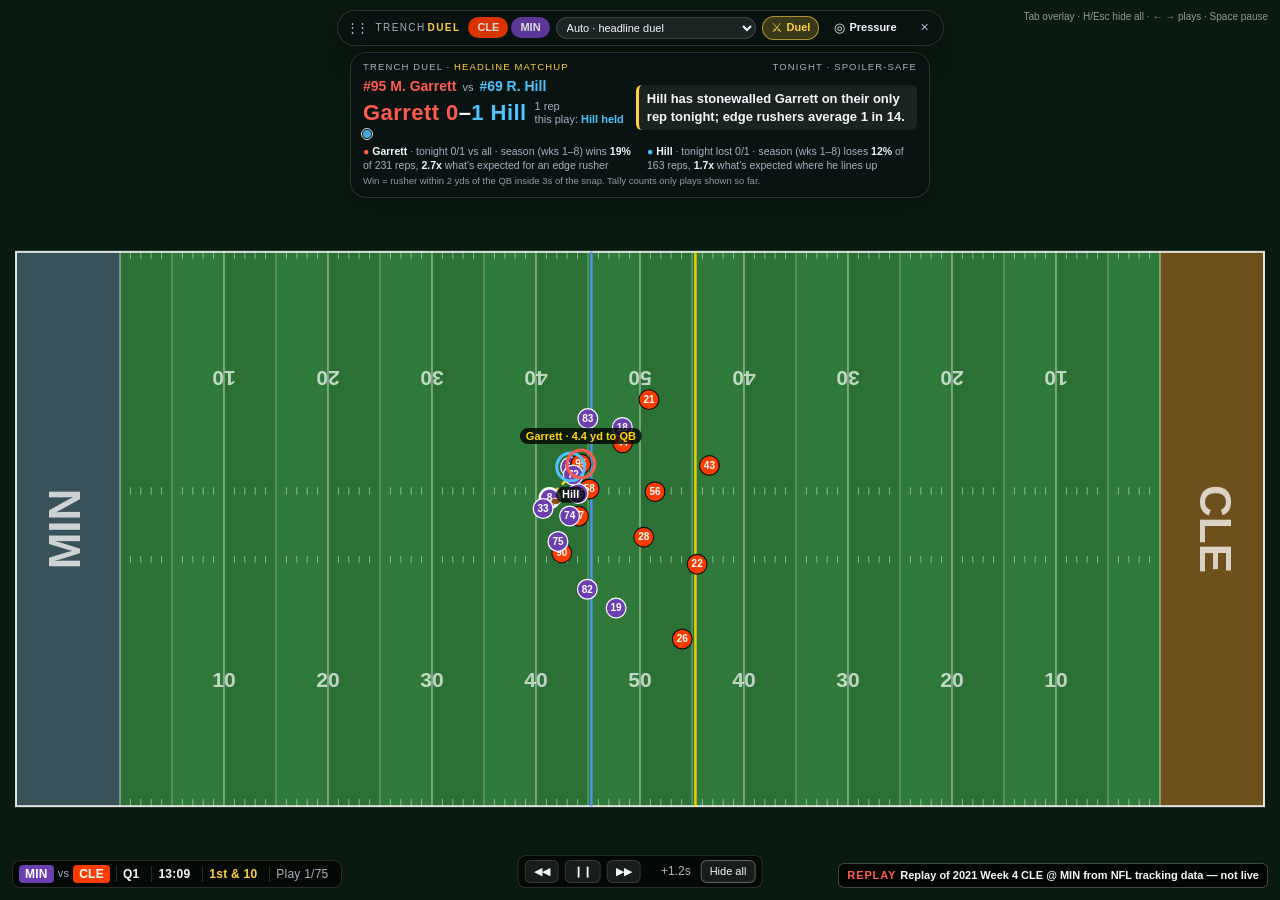
==== overlay/index.html @ 5574c214 "Co-streamer overlay: replay from tracking with a spoiler-safe Trench Duel tally, README and screensh" ====
<!doctype html>
<html lang="en">
<head>
<meta charset="utf-8">
<meta name="viewport" content="width=device-width, initial-scale=1">
<title>Trench Duel</title>
<link rel="stylesheet" href="style.css">
</head>
<body>
<canvas id="field"></canvas>

<!-- Game view chrome: part of the replay, not the overlay -->
<div id="scorebug" class="chrome">
  <span id="sbTeams" class="sb-teams"></span>
  <span id="sbQtr" class="sb-cell"></span>
  <span id="sbClock" class="sb-cell"></span>
  <span id="sbDown" class="sb-cell sb-down"></span>
  <span id="sbPlay" class="sb-cell sb-dim"></span>
</div>

<div id="controls" class="chrome">
  <button id="btnPrev" title="Previous play (←)">&#9664;&#9664;</button>
  <button id="btnPlay" title="Play / pause (Space)">&#10073;&#10073;</button>
  <button id="btnNext" title="Next play (→)">&#9654;&#9654;</button>
  <span id="tClock" class="t-clock">0.0s</span>
  <span id="playResult" class="play-result"></span>
  <button id="btnHide" class="btn-hide" title="Hide all (H / Esc)">Hide all</button>
</div>

<div id="replayLabel" class="replay-label"></div>

<!-- The product: the overlay -->
<div id="overlay">
  <div id="bar">
    <div id="handle" class="handle" title="Drag to move">&#8942;&#8942;</div>
    <div class="brand">TRENCH<b>DUEL</b></div>
    <div id="chips" class="chips"></div>
    <select id="picker" title="Pick a player"></select>
    <button class="icon-btn" data-pill="duel" title="Trench Duel">&#9876;<span>Duel</span></button>
    <button class="icon-btn" data-pill="pressure" title="Pressure">&#9678;<span>Pressure</span></button>
    <button id="barClose" class="icon-btn close" title="Hide all (H / Esc)">&#10005;</button>
  </div>
  <div id="pills">
    <section id="pill-duel" class="pill"></section>
    <section id="pill-pressure" class="pill"></section>
  </div>
</div>

<div id="hint" class="hint">Tab overlay · H/Esc hide all · ← → plays · Space pause</div>
<div id="fatal" class="fatal" hidden>Missing data: <code>overlay/data/demo_game.js</code> did not load.</div>

<script src="data/demo_game.js"></script>
<script src="app.js"></script>
</body>
</html>
---- overlay/style.css ----
:root {
  --glass: rgba(12, 14, 20, 0.58);
  --glass-strong: rgba(12, 14, 20, 0.72);
  --line: rgba(255, 255, 255, 0.14);
  --text: #f4f6fa;
  --dim: #a9b1c2;
  --accent: #ffcf3f;
  --win: #ff5a4e;
  --hold: #4fc3ff;
  --font: -apple-system, BlinkMacSystemFont, "Segoe UI", Roboto, "Helvetica Neue", Arial, sans-serif;
}
* { box-sizing: border-box; }
html, body { margin: 0; height: 100%; overflow: hidden; background: #0b1a10; color: var(--text); font: 12px/1.35 var(--font); }
canvas#field { position: fixed; inset: 0; width: 100vw; height: 100vh; display: block; }
button, select { font: inherit; color: inherit; }

/* ---------- game view chrome ---------- */
.chrome { position: fixed; display: flex; align-items: center; gap: 6px; background: rgba(0, 0, 0, 0.62); border: 1px solid var(--line); border-radius: 8px; padding: 4px 6px; user-select: none; }
#scorebug { left: 12px; bottom: 12px; font-weight: 600; letter-spacing: 0.02em; }
.sb-teams { display: flex; gap: 4px; align-items: center; }
.sb-team { padding: 1px 6px; border-radius: 4px; font-weight: 800; }
.sb-vs { color: var(--dim); font-weight: 500; font-size: 11px; }
.sb-cell { padding: 0 6px; border-left: 1px solid var(--line); }
.sb-down { color: var(--accent); }
.sb-dim { color: var(--dim); font-weight: 500; }

#controls { left: 50%; bottom: 12px; transform: translateX(-50%); }
#controls button { background: rgba(255, 255, 255, 0.08); border: 1px solid var(--line); border-radius: 6px; padding: 3px 8px; cursor: pointer; font-size: 11px; }
#controls button:hover { background: rgba(255, 255, 255, 0.18); }
.t-clock { font-variant-numeric: tabular-nums; min-width: 44px; text-align: right; color: var(--dim); }
.play-result { font-weight: 700; min-width: 0; }
.play-result:empty { display: none; }
#controls .btn-hide { margin-left: 4px; border-color: rgba(255, 255, 255, 0.3); }

.replay-label { position: fixed; right: 12px; bottom: 12px; z-index: 1000; background: rgba(0, 0, 0, 0.7); border: 1px solid rgba(255, 255, 255, 0.25); border-radius: 6px; padding: 4px 8px; font-size: 11px; font-weight: 600; pointer-events: none; max-width: min(46vw, max(280px, calc(50vw - 160px))); }
.replay-label b { color: var(--win); letter-spacing: 0.08em; margin-right: 4px; }

.hint { position: fixed; right: 12px; top: 10px; color: rgba(255, 255, 255, 0.55); font-size: 10px; pointer-events: none; }
.fatal { position: fixed; inset: 40% 20% auto; background: #3a0d0d; border: 1px solid #ff6b6b; padding: 16px; border-radius: 8px; font-size: 14px; text-align: center; }

/* ---------- overlay ---------- */
#overlay { position: fixed; top: 10px; left: 50%; z-index: 50; display: flex; flex-direction: column; align-items: center; gap: 6px; }
#overlay.hidden { display: none; }
#bar { display: flex; align-items: center; gap: 6px; background: var(--glass); backdrop-filter: blur(10px) saturate(1.2); -webkit-backdrop-filter: blur(10px) saturate(1.2); border: 1px solid var(--line); border-radius: 999px; padding: 4px 6px 4px 4px; box-shadow: 0 6px 24px rgba(0, 0, 0, 0.35); white-space: nowrap; }
.handle { cursor: grab; padding: 4px 4px; color: var(--dim); letter-spacing: -3px; font-size: 13px; user-select: none; touch-action: none; }
.handle:active, body.dragging .handle { cursor: grabbing; }
.brand { font-weight: 300; letter-spacing: 0.14em; font-size: 10px; color: var(--dim); padding-right: 2px; }
.brand b { font-weight: 800; color: var(--accent); margin-left: 2px; }
.chips { display: flex; gap: 3px; }
.chip { border: 1px solid transparent; border-radius: 999px; padding: 2px 8px; font-weight: 800; font-size: 11px; cursor: pointer; opacity: 0.85; }
.chip:hover { opacity: 1; }
.chip.active { outline: 2px solid #fff; outline-offset: 1px; opacity: 1; }
.chip.dim { opacity: 0.35; }
#picker { background: rgba(255, 255, 255, 0.08); border: 1px solid var(--line); border-radius: 999px; padding: 3px 6px; max-width: 210px; font-size: 11px; cursor: pointer; }
#picker option, #picker optgroup { background: #1a1d26; color: var(--text); }
.icon-btn { background: transparent; border: 1px solid transparent; border-radius: 999px; padding: 2px 8px; cursor: pointer; font-size: 13px; display: inline-flex; align-items: center; gap: 4px; }
.icon-btn span { font-size: 11px; font-weight: 600; }
.icon-btn:hover { background: rgba(255, 255, 255, 0.12); }
.icon-btn.on { background: rgba(255, 207, 63, 0.2); border-color: rgba(255, 207, 63, 0.6); color: var(--accent); }
.icon-btn.close { font-size: 11px; color: var(--dim); padding: 2px 7px; }

#pills { display: flex; flex-direction: row; flex-wrap: wrap; justify-content: center; gap: 6px; align-items: flex-start; max-width: calc(100vw - 16px); }
#pill-duel { width: 580px; max-width: calc(100vw - 16px); }
#pill-pressure { width: 300px; }
.duel-grid { display: grid; grid-template-columns: auto 1fr; gap: 12px; align-items: center; }
.duel-grid .dots { margin: 2px 0 0; justify-content: flex-start; max-width: 230px; }
.duel-grid .oneliner { margin: 0; }
.pill { display: none; background: var(--glass); backdrop-filter: blur(10px) saturate(1.2); -webkit-backdrop-filter: blur(10px) saturate(1.2); border: 1px solid var(--line); border-radius: 16px; padding: 8px 12px 9px; box-shadow: 0 6px 24px rgba(0, 0, 0, 0.3); }
.pill.open { display: block; animation: drop 0.14s ease-out; }
@keyframes drop { from { opacity: 0; transform: translateY(-4px); } to { opacity: 1; transform: none; } }
.pill-head { display: flex; align-items: center; justify-content: space-between; font-size: 9.5px; letter-spacing: 0.12em; text-transform: uppercase; color: var(--dim); margin-bottom: 4px; }
.pill-head .tag { color: var(--accent); }
.pill-head button { background: none; border: 0; color: var(--dim); cursor: pointer; font-size: 10px; letter-spacing: 0.06em; text-transform: uppercase; padding: 0; }
.pill-head button:hover { color: var(--text); }

.matchup { font-size: 14px; font-weight: 700; display: flex; align-items: baseline; gap: 6px; flex-wrap: wrap; }
.matchup .vs { color: var(--dim); font-weight: 400; font-size: 11px; }
.matchup .r { color: var(--win); }
.matchup .b { color: var(--hold); }
.tally { display: flex; align-items: center; gap: 8px; margin: 2px 0 2px; }
.tally .score { font-size: 22px; font-weight: 800; font-variant-numeric: tabular-nums; letter-spacing: 0.02em; }
.tally .score .r { color: var(--win); }
.tally .score .b { color: var(--hold); }
.tally .who { font-size: 11px; color: var(--dim); line-height: 1.2; }
.tally .who b { color: var(--text); }
.dots { display: flex; gap: 3px; flex-wrap: wrap; margin-left: auto; max-width: 140px; justify-content: flex-end; }
.dot { width: 8px; height: 8px; border-radius: 50%; background: var(--hold); opacity: 0.85; }
.dot.w { background: var(--win); }
.dot.now { outline: 1.5px solid #fff; outline-offset: 1px; }
.oneliner { font-size: 13px; font-weight: 600; background: rgba(255, 255, 255, 0.07); border-left: 3px solid var(--accent); border-radius: 6px; padding: 5px 8px; margin: 4px 0 6px; }
.ctx { display: grid; grid-template-columns: 1fr 1fr; gap: 3px 14px; font-size: 10.5px; color: var(--dim); margin-top: 6px; }
.ctx .full { font-size: 9.5px; opacity: 0.85; }
.ctx b { color: var(--text); font-weight: 700; }
.ctx .full { grid-column: 1 / -1; }
.muted { color: var(--dim); font-size: 11px; }

.pr-top { font-size: 13px; font-weight: 700; margin-bottom: 2px; }
.pr-top .r { color: var(--win); }
.pr-sub { font-size: 11px; color: var(--dim); margin-bottom: 6px; }
.bars { display: flex; flex-direction: column; gap: 3px; }
.barrow { display: grid; grid-template-columns: 96px 1fr 44px; gap: 6px; align-items: center; font-size: 10.5px; cursor: pointer; border-radius: 4px; }
.barrow:hover { background: rgba(255, 255, 255, 0.06); }
.barrow.sel .nm { color: var(--accent); }
.barrow .nm { overflow: hidden; text-overflow: ellipsis; white-space: nowrap; }
.track { position: relative; height: 7px; background: rgba(255, 255, 255, 0.1); border-radius: 4px; }
.track .fill { position: absolute; left: 0; top: 0; bottom: 0; border-radius: 4px; background: var(--hold); }
.track .fill.w { background: var(--win); }
.track .thr { position: absolute; top: -2px; bottom: -2px; width: 1.5px; background: var(--accent); }
.track .live { position: absolute; top: -3px; width: 2px; height: 13px; background: #fff; border-radius: 1px; }
.barrow .v { text-align: right; font-variant-numeric: tabular-nums; color: var(--dim); }
.legend { font-size: 9.5px; color: var(--dim); margin-top: 5px; }
.ctx .r { color: var(--win); }
.ctx .b { color: var(--hold); }

@media (max-width: 760px) {
  #bar { flex-wrap: wrap; justify-content: center; border-radius: 14px; max-width: calc(100vw - 16px); white-space: normal; }
  .brand, .icon-btn span, .hint { display: none; }
  .duel-grid, .ctx { grid-template-columns: 1fr; }
  .duel-grid { gap: 6px; }
  #pill-pressure { width: calc(100vw - 16px); }
  #scorebug { left: 8px; bottom: 8px; }
  #controls { left: 8px; right: auto; transform: none; bottom: 46px; }
  .replay-label { left: 8px; right: auto; bottom: 84px; max-width: calc(100vw - 16px); }
}
@media (max-width: 1200px) { .hint { display: none; } }
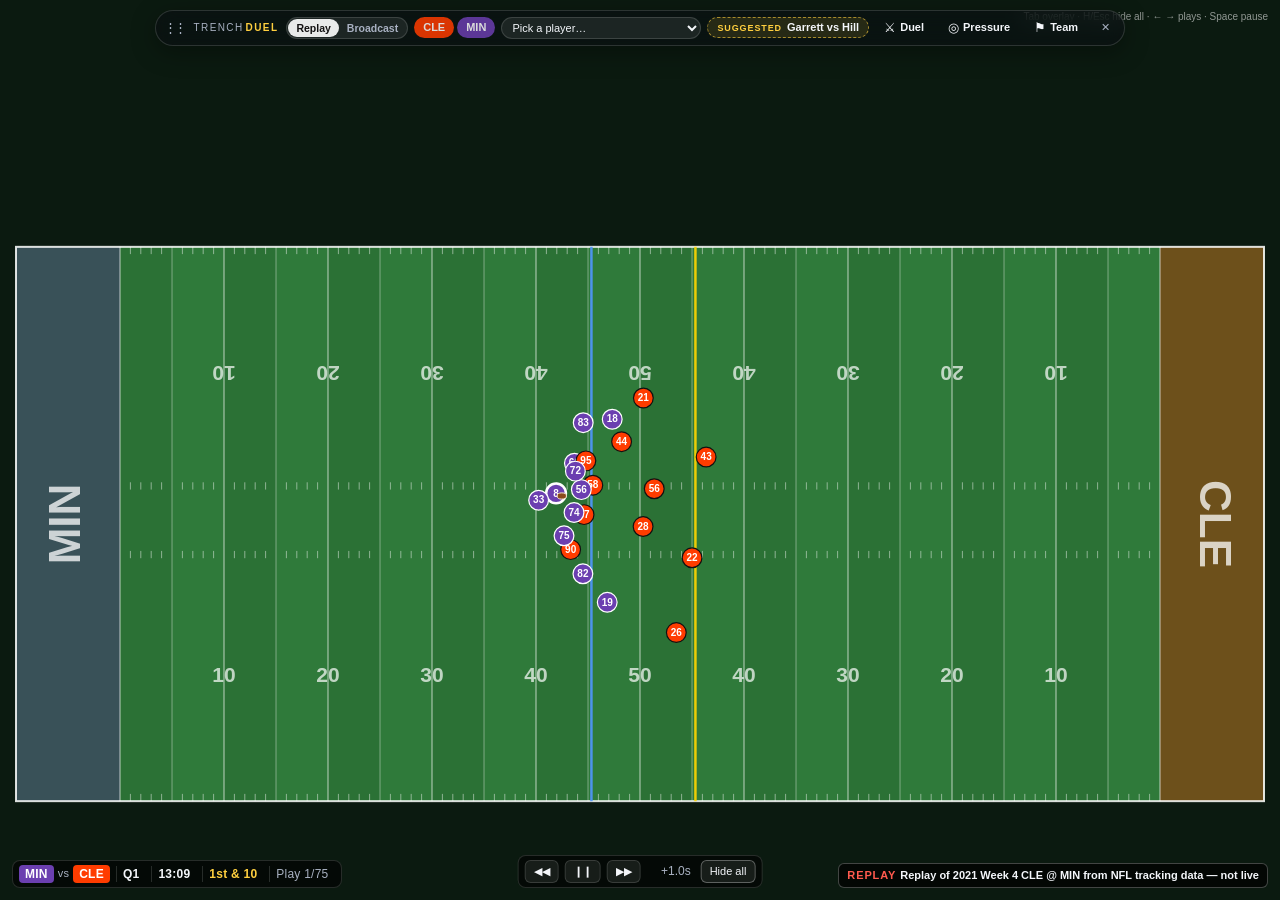
==== commit d0d2ef0a: "Apply team decisions: collapsed pills with a suggested duel, annotations only with the Duel pill, no" ====
--- a/overlay/index.html
+++ b/overlay/index.html
@@ -8,6 +8,7 @@
 </head>
 <body>
 <canvas id="field"></canvas>
+<div id="video" class="video" hidden></div>
 
 <!-- Game view chrome: part of the replay, not the overlay -->
 <div id="scorebug" class="chrome">
@@ -34,19 +35,24 @@
   <div id="bar">
     <div id="handle" class="handle" title="Drag to move">&#8942;&#8942;</div>
     <div class="brand">TRENCH<b>DUEL</b></div>
+    <div id="bgSeg" class="seg" title="Background"><button data-bg="replay">Replay</button><button data-bg="video">Broadcast</button></div>
     <div id="chips" class="chips"></div>
     <select id="picker" title="Pick a player"></select>
+    <button id="suggest" class="suggest" title="Open the most-met matchup in this game"></button>
     <button class="icon-btn" data-pill="duel" title="Trench Duel">&#9876;<span>Duel</span></button>
     <button class="icon-btn" data-pill="pressure" title="Pressure">&#9678;<span>Pressure</span></button>
+    <button class="icon-btn" data-pill="team" title="Team tendencies">&#9873;<span>Team</span></button>
     <button id="barClose" class="icon-btn close" title="Hide all (H / Esc)">&#10005;</button>
   </div>
   <div id="pills">
     <section id="pill-duel" class="pill"></section>
     <section id="pill-pressure" class="pill"></section>
+    <section id="pill-team" class="pill"></section>
   </div>
 </div>
 
 <div id="hint" class="hint">Tab overlay · H/Esc hide all · ← → plays · Space pause</div>
+<div id="notice" class="notice" hidden></div>
 <div id="fatal" class="fatal" hidden>Missing data: <code>overlay/data/demo_game.js</code> did not load.</div>
 
 <script src="data/demo_game.js"></script>
--- a/overlay/style.css
+++ b/overlay/style.css
@@ -39,7 +39,7 @@
 .fatal { position: fixed; inset: 40% 20% auto; background: #3a0d0d; border: 1px solid #ff6b6b; padding: 16px; border-radius: 8px; font-size: 14px; text-align: center; }
 
 /* ---------- overlay ---------- */
-#overlay { position: fixed; top: 10px; left: 50%; z-index: 50; display: flex; flex-direction: column; align-items: center; gap: 6px; }
+#overlay { position: fixed; top: 10px; left: 50%; z-index: 50; width: max-content; max-width: calc(100vw - 16px); display: flex; flex-direction: column; align-items: center; gap: 6px; }
 #overlay.hidden { display: none; }
 #bar { display: flex; align-items: center; gap: 6px; background: var(--glass); backdrop-filter: blur(10px) saturate(1.2); -webkit-backdrop-filter: blur(10px) saturate(1.2); border: 1px solid var(--line); border-radius: 999px; padding: 4px 6px 4px 4px; box-shadow: 0 6px 24px rgba(0, 0, 0, 0.35); white-space: nowrap; }
 .handle { cursor: grab; padding: 4px 4px; color: var(--dim); letter-spacing: -3px; font-size: 13px; user-select: none; touch-action: none; }
@@ -60,45 +60,49 @@
 .icon-btn.close { font-size: 11px; color: var(--dim); padding: 2px 7px; }
 
 #pills { display: flex; flex-direction: row; flex-wrap: wrap; justify-content: center; gap: 6px; align-items: flex-start; max-width: calc(100vw - 16px); }
-#pill-duel { width: 580px; max-width: calc(100vw - 16px); }
+#pill-duel { width: 550px; max-width: calc(100vw - 16px); }
 #pill-pressure { width: 300px; }
-.duel-grid { display: grid; grid-template-columns: auto 1fr; gap: 12px; align-items: center; }
-.duel-grid .dots { margin: 2px 0 0; justify-content: flex-start; max-width: 230px; }
+#pill-team { width: 380px; }
+.duel-grid { display: grid; grid-template-columns: 260px 1fr; gap: 10px; align-items: center; }
+.duel-grid > div:first-child { min-width: 0; overflow: hidden; }
+.duel-grid .dots { margin: 2px 0 0; justify-content: flex-start; max-width: 250px; gap: 2px; flex-wrap: nowrap; overflow: hidden; }
 .duel-grid .oneliner { margin: 0; }
-.pill { display: none; background: var(--glass); backdrop-filter: blur(10px) saturate(1.2); -webkit-backdrop-filter: blur(10px) saturate(1.2); border: 1px solid var(--line); border-radius: 16px; padding: 8px 12px 9px; box-shadow: 0 6px 24px rgba(0, 0, 0, 0.3); }
+.pill { display: none; background: var(--glass); backdrop-filter: blur(10px) saturate(1.2); -webkit-backdrop-filter: blur(10px) saturate(1.2); border: 1px solid var(--line); border-radius: 14px; padding: 6px 10px 7px; box-shadow: 0 6px 24px rgba(0, 0, 0, 0.3); max-height: var(--pill-max, 128px); overflow: hidden; }
 .pill.open { display: block; animation: drop 0.14s ease-out; }
 @keyframes drop { from { opacity: 0; transform: translateY(-4px); } to { opacity: 1; transform: none; } }
-.pill-head { display: flex; align-items: center; justify-content: space-between; font-size: 9.5px; letter-spacing: 0.12em; text-transform: uppercase; color: var(--dim); margin-bottom: 4px; }
+.pill-head { display: flex; align-items: center; justify-content: space-between; gap: 8px; font-size: 9px; letter-spacing: 0.1em; text-transform: uppercase; color: var(--dim); margin-bottom: 3px; white-space: nowrap; }
 .pill-head .tag { color: var(--accent); }
-.pill-head button { background: none; border: 0; color: var(--dim); cursor: pointer; font-size: 10px; letter-spacing: 0.06em; text-transform: uppercase; padding: 0; }
+.pill-head button { background: rgba(255, 255, 255, 0.1); border: 0; border-radius: 999px; color: var(--text); cursor: pointer; font-size: 9px; letter-spacing: 0.06em; text-transform: uppercase; padding: 1px 6px; margin-left: 4px; }
 .pill-head button:hover { color: var(--text); }
 
-.matchup { font-size: 14px; font-weight: 700; display: flex; align-items: baseline; gap: 6px; flex-wrap: wrap; }
+.matchup { font-size: 13px; font-weight: 700; display: flex; align-items: baseline; gap: 6px; white-space: nowrap; }
 .matchup .vs { color: var(--dim); font-weight: 400; font-size: 11px; }
 .matchup .r { color: var(--win); }
 .matchup .b { color: var(--hold); }
-.tally { display: flex; align-items: center; gap: 8px; margin: 2px 0 2px; }
-.tally .score { font-size: 22px; font-weight: 800; font-variant-numeric: tabular-nums; letter-spacing: 0.02em; }
+.tally { display: flex; flex-direction: column; gap: 0; margin: 1px 0 2px; line-height: 1.15; }
+.tally .score { font-size: 12px; font-weight: 700; white-space: nowrap; }
+.tally .score em { font-style: normal; font-size: 20px; font-weight: 800; font-variant-numeric: tabular-nums; margin: 0 2px; }
 .tally .score .r { color: var(--win); }
 .tally .score .b { color: var(--hold); }
-.tally .who { font-size: 11px; color: var(--dim); line-height: 1.2; }
+.tally .who { font-size: 10.5px; color: var(--dim); line-height: 1.2; white-space: nowrap; }
 .tally .who b { color: var(--text); }
 .dots { display: flex; gap: 3px; flex-wrap: wrap; margin-left: auto; max-width: 140px; justify-content: flex-end; }
-.dot { width: 8px; height: 8px; border-radius: 50%; background: var(--hold); opacity: 0.85; }
+.dot { width: 6px; height: 6px; border-radius: 50%; background: var(--hold); opacity: 0.85; }
 .dot.w { background: var(--win); }
 .dot.now { outline: 1.5px solid #fff; outline-offset: 1px; }
-.oneliner { font-size: 13px; font-weight: 600; background: rgba(255, 255, 255, 0.07); border-left: 3px solid var(--accent); border-radius: 6px; padding: 5px 8px; margin: 4px 0 6px; }
-.ctx { display: grid; grid-template-columns: 1fr 1fr; gap: 3px 14px; font-size: 10.5px; color: var(--dim); margin-top: 6px; }
-.ctx .full { font-size: 9.5px; opacity: 0.85; }
+.oneliner { font-size: 12.5px; font-weight: 600; line-height: 1.3; background: rgba(255, 255, 255, 0.07); border-left: 3px solid var(--accent); border-radius: 6px; padding: 4px 8px; margin: 2px 0 4px; }
+.ctx { font-size: 10.5px; color: var(--dim); margin-top: 4px; line-height: 1.4; }
+.ctx > div { white-space: nowrap; overflow: hidden; text-overflow: ellipsis; }
+.ctx .ctx-k { font-size: 8.5px; letter-spacing: 0.08em; text-transform: uppercase; margin: 0 2px; }
 .ctx b { color: var(--text); font-weight: 700; }
-.ctx .full { grid-column: 1 / -1; }
 .muted { color: var(--dim); font-size: 11px; }
 
-.pr-top { font-size: 13px; font-weight: 700; margin-bottom: 2px; }
+.pr-top { font-size: 12px; font-weight: 700; margin-bottom: 0; white-space: nowrap; overflow: hidden; text-overflow: ellipsis; }
 .pr-top .r { color: var(--win); }
-.pr-sub { font-size: 11px; color: var(--dim); margin-bottom: 6px; }
-.bars { display: flex; flex-direction: column; gap: 3px; }
-.barrow { display: grid; grid-template-columns: 96px 1fr 44px; gap: 6px; align-items: center; font-size: 10.5px; cursor: pointer; border-radius: 4px; }
+.pr-sub { font-size: 10.5px; color: var(--dim); margin-bottom: 5px; }
+.pr-sub b { color: var(--text); }
+.bars { display: grid; grid-template-columns: 1fr 1fr; gap: 4px 12px; }
+.barrow { display: grid; grid-template-columns: 62px 1fr 22px; gap: 5px; align-items: center; font-size: 10.5px; cursor: pointer; border-radius: 4px; }
 .barrow:hover { background: rgba(255, 255, 255, 0.06); }
 .barrow.sel .nm { color: var(--accent); }
 .barrow .nm { overflow: hidden; text-overflow: ellipsis; white-space: nowrap; }
@@ -108,7 +112,23 @@
 .track .thr { position: absolute; top: -2px; bottom: -2px; width: 1.5px; background: var(--accent); }
 .track .live { position: absolute; top: -3px; width: 2px; height: 13px; background: #fff; border-radius: 1px; }
 .barrow .v { text-align: right; font-variant-numeric: tabular-nums; color: var(--dim); }
-.legend { font-size: 9.5px; color: var(--dim); margin-top: 5px; }
+.key-thr, .key-now { display: inline-block; width: 2px; height: 9px; vertical-align: -1px; margin: 0 3px 0 6px; background: var(--accent); }
+.key-now { background: #fff; }
+.suggest { background: rgba(255, 207, 63, 0.12); border: 1px dashed rgba(255, 207, 63, 0.6); border-radius: 999px; color: var(--text); font-size: 11px; font-weight: 600; padding: 2px 9px; cursor: pointer; }
+.suggest span { color: var(--accent); font-size: 9px; letter-spacing: 0.1em; text-transform: uppercase; margin-right: 2px; }
+.suggest:hover { background: rgba(255, 207, 63, 0.25); }
+.suggest.on { border-style: solid; background: rgba(255, 207, 63, 0.25); }
+.team-dot { display: inline-block; width: 8px; height: 8px; border-radius: 50%; margin-right: 5px; vertical-align: -0.5px; }
+.stats { display: grid; grid-template-columns: 1fr 1fr; gap: 2px 14px; }
+.st { display: flex; align-items: baseline; gap: 5px; line-height: 1.25; min-width: 0; white-space: nowrap; }
+.st .sl { font-size: 10px; color: var(--dim); overflow: hidden; text-overflow: ellipsis; }
+.st .sv { font-size: 12px; font-weight: 800; font-variant-numeric: tabular-nums; margin-left: auto; }
+.st .sv.hi { color: var(--win); }
+.st .sv.lo { color: var(--hold); }
+.st .lg { font-size: 9px; color: var(--dim); min-width: 38px; }
+.cov { font-size: 10px; color: var(--dim); margin-top: 3px; white-space: nowrap; overflow: hidden; text-overflow: ellipsis; }
+.cov b { color: var(--text); }
+.cov .sl { font-size: 8.5px; letter-spacing: 0.1em; text-transform: uppercase; margin-right: 3px; }
 .ctx .r { color: var(--win); }
 .ctx .b { color: var(--hold); }
 
@@ -116,6 +136,7 @@
   #bar { flex-wrap: wrap; justify-content: center; border-radius: 14px; max-width: calc(100vw - 16px); white-space: normal; }
   .brand, .icon-btn span, .hint { display: none; }
   .duel-grid, .ctx { grid-template-columns: 1fr; }
+  .pill-head { flex-wrap: wrap; white-space: normal; }
   .duel-grid { gap: 6px; }
   #pill-pressure { width: calc(100vw - 16px); }
   #scorebug { left: 8px; bottom: 8px; }
@@ -123,3 +144,16 @@
   .replay-label { left: 8px; right: auto; bottom: 84px; max-width: calc(100vw - 16px); }
 }
 @media (max-width: 1200px) { .hint { display: none; } }
+.duel-grid .oneliner { font-size: 12px; line-height: 1.28; }
+
+/* ---------- broadcast background ---------- */
+.video { position: fixed; inset: 0; z-index: 1; background: #000; }
+.video iframe { width: 100%; height: 100%; border: 0; display: block; pointer-events: none; }
+body.broadcast canvas#field { visibility: hidden; }
+body.broadcast #btnPrev, body.broadcast #btnPlay, body.broadcast #btnNext, body.broadcast #tClock, body.broadcast .hint { display: none; }
+#scorebug, #controls { z-index: 20; }
+.seg { display: inline-flex; background: rgba(255, 255, 255, 0.08); border: 1px solid var(--line); border-radius: 999px; padding: 1px; }
+.seg button { background: none; border: 0; border-radius: 999px; padding: 2px 8px; font-size: 10.5px; font-weight: 600; color: var(--dim); cursor: pointer; }
+.seg button.on { background: rgba(255, 255, 255, 0.9); color: #111; }
+.notice { position: fixed; left: 50%; bottom: 56px; transform: translateX(-50%); z-index: 900; max-width: min(560px, calc(100vw - 24px)); background: rgba(20, 22, 30, 0.92); border: 1px solid rgba(255, 207, 63, 0.6); border-radius: 10px; padding: 8px 12px; font-size: 12px; cursor: pointer; }
+.notice code { background: rgba(255, 255, 255, 0.1); border-radius: 4px; padding: 0 4px; font-size: 11px; }
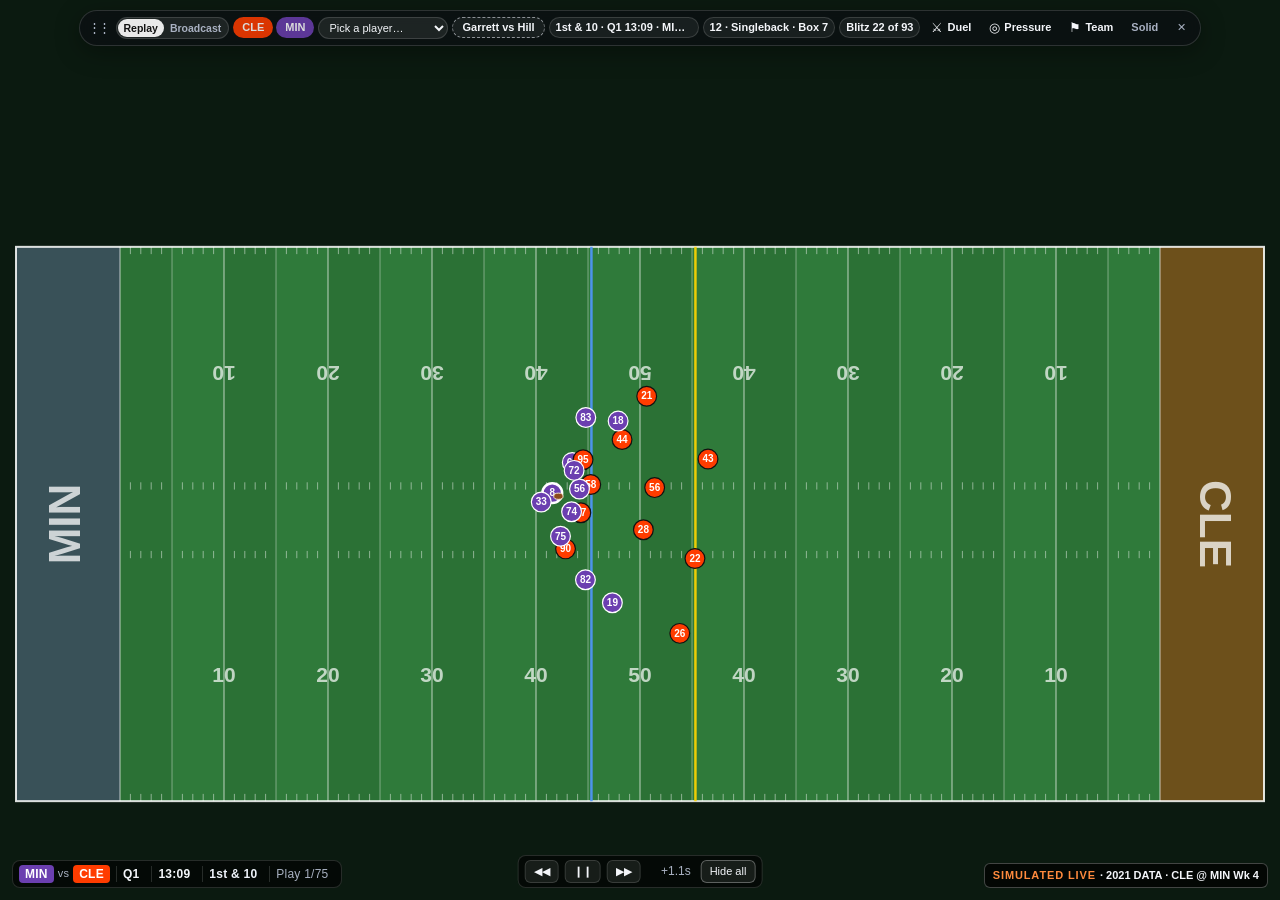
==== commit e2d52036: "Overlay stats spec: simulated-live phases, situation/offense/defense slots, PFF pressure stories, we" ====
--- a/overlay/index.html
+++ b/overlay/index.html
@@ -42,6 +42,7 @@
     <button class="icon-btn" data-pill="duel" title="Trench Duel">&#9876;<span>Duel</span></button>
     <button class="icon-btn" data-pill="pressure" title="Pressure">&#9678;<span>Pressure</span></button>
     <button class="icon-btn" data-pill="team" title="Team tendencies">&#9873;<span>Team</span></button>
+    <button id="solidBtn" class="icon-btn" title="Solid background: opaque bar and pills" aria-pressed="false">Solid</button>
     <button id="barClose" class="icon-btn close" title="Hide all (H / Esc)">&#10005;</button>
   </div>
   <div id="pills">
@@ -57,5 +58,6 @@
 
 <script src="data/demo_game.js"></script>
 <script src="app.js"></script>
+<script src="chrome.js"></script>
 </body>
 </html>
--- a/overlay/style.css
+++ b/overlay/style.css
@@ -1,16 +1,20 @@
 :root {
-  --glass: rgba(12, 14, 20, 0.58);
-  --glass-strong: rgba(12, 14, 20, 0.72);
+  --glass: rgba(12, 14, 20, 0.68);
+  --solid: rgb(16, 18, 25);
+  --blur: blur(12px) saturate(1.2);
   --line: rgba(255, 255, 255, 0.14);
   --text: #f4f6fa;
   --dim: #a9b1c2;
-  --accent: #ffcf3f;
-  --win: #ff5a4e;
+  --accent: #eef2fa;
+  --accent-soft: rgba(238, 242, 250, 0.16);
+  --accent-line: rgba(238, 242, 250, 0.55);
+  --win: #ff8a3d;
   --hold: #4fc3ff;
+  --fade: 200ms;
   --font: -apple-system, BlinkMacSystemFont, "Segoe UI", Roboto, "Helvetica Neue", Arial, sans-serif;
 }
-* { box-sizing: border-box; }
-html, body { margin: 0; height: 100%; overflow: hidden; background: #0b1a10; color: var(--text); font: 12px/1.35 var(--font); }
+* { box-sizing: border-box; font-variant-numeric: tabular-nums; }
+html, body { margin: 0; height: 100%; overflow: hidden; background: #0b1a10; color: var(--text); font: 12px/1.35 var(--font); font-variant-numeric: tabular-nums; }
 canvas#field { position: fixed; inset: 0; width: 100vw; height: 100vh; display: block; }
 button, select { font: inherit; color: inherit; }
 
@@ -21,7 +25,7 @@
 .sb-team { padding: 1px 6px; border-radius: 4px; font-weight: 800; }
 .sb-vs { color: var(--dim); font-weight: 500; font-size: 11px; }
 .sb-cell { padding: 0 6px; border-left: 1px solid var(--line); }
-.sb-down { color: var(--accent); }
+.sb-down { color: var(--accent); font-weight: 800; }
 .sb-dim { color: var(--dim); font-weight: 500; }
 
 #controls { left: 50%; bottom: 12px; transform: translateX(-50%); }
@@ -36,12 +40,12 @@
 .replay-label b { color: var(--win); letter-spacing: 0.08em; margin-right: 4px; }
 
 .hint { position: fixed; right: 12px; top: 10px; color: rgba(255, 255, 255, 0.55); font-size: 10px; pointer-events: none; }
-.fatal { position: fixed; inset: 40% 20% auto; background: #3a0d0d; border: 1px solid #ff6b6b; padding: 16px; border-radius: 8px; font-size: 14px; text-align: center; }
+.fatal { position: fixed; inset: 40% 20% auto; background: var(--solid); border: 1px solid var(--win); padding: 16px; border-radius: 8px; font-size: 14px; text-align: center; }
 
 /* ---------- overlay ---------- */
 #overlay { position: fixed; top: 10px; left: 50%; z-index: 50; width: max-content; max-width: calc(100vw - 16px); display: flex; flex-direction: column; align-items: center; gap: 6px; }
 #overlay.hidden { display: none; }
-#bar { display: flex; align-items: center; gap: 6px; background: var(--glass); backdrop-filter: blur(10px) saturate(1.2); -webkit-backdrop-filter: blur(10px) saturate(1.2); border: 1px solid var(--line); border-radius: 999px; padding: 4px 6px 4px 4px; box-shadow: 0 6px 24px rgba(0, 0, 0, 0.35); white-space: nowrap; }
+#bar { display: flex; align-items: center; gap: 6px; background: var(--glass); -webkit-backdrop-filter: var(--blur); backdrop-filter: var(--blur); border: 1px solid var(--line); border-radius: 999px; padding: 4px 6px 4px 4px; box-shadow: 0 6px 24px rgba(0, 0, 0, 0.35); white-space: nowrap; }
 .handle { cursor: grab; padding: 4px 4px; color: var(--dim); letter-spacing: -3px; font-size: 13px; user-select: none; touch-action: none; }
 .handle:active, body.dragging .handle { cursor: grabbing; }
 .brand { font-weight: 300; letter-spacing: 0.14em; font-size: 10px; color: var(--dim); padding-right: 2px; }
@@ -56,7 +60,7 @@
 .icon-btn { background: transparent; border: 1px solid transparent; border-radius: 999px; padding: 2px 8px; cursor: pointer; font-size: 13px; display: inline-flex; align-items: center; gap: 4px; }
 .icon-btn span { font-size: 11px; font-weight: 600; }
 .icon-btn:hover { background: rgba(255, 255, 255, 0.12); }
-.icon-btn.on { background: rgba(255, 207, 63, 0.2); border-color: rgba(255, 207, 63, 0.6); color: var(--accent); }
+.icon-btn.on { background: var(--accent-soft); border-color: var(--accent-line); color: var(--accent); }
 .icon-btn.close { font-size: 11px; color: var(--dim); padding: 2px 7px; }
 
 #pills { display: flex; flex-direction: row; flex-wrap: wrap; justify-content: center; gap: 6px; align-items: flex-start; max-width: calc(100vw - 16px); }
@@ -67,15 +71,18 @@
 .duel-grid > div:first-child { min-width: 0; overflow: hidden; }
 .duel-grid .dots { margin: 2px 0 0; justify-content: flex-start; max-width: 250px; gap: 2px; flex-wrap: nowrap; overflow: hidden; }
 .duel-grid .oneliner { margin: 0; }
-.pill { display: none; background: var(--glass); backdrop-filter: blur(10px) saturate(1.2); -webkit-backdrop-filter: blur(10px) saturate(1.2); border: 1px solid var(--line); border-radius: 14px; padding: 6px 10px 7px; box-shadow: 0 6px 24px rgba(0, 0, 0, 0.3); max-height: var(--pill-max, 128px); overflow: hidden; }
-.pill.open { display: block; animation: drop 0.14s ease-out; }
-@keyframes drop { from { opacity: 0; transform: translateY(-4px); } to { opacity: 1; transform: none; } }
+.pill { display: none; opacity: 0; transition: opacity var(--fade) ease, display var(--fade) allow-discrete; background: var(--glass); -webkit-backdrop-filter: var(--blur); backdrop-filter: var(--blur); border: 1px solid var(--line); border-radius: 14px; padding: 6px 10px 7px; box-shadow: 0 6px 24px rgba(0, 0, 0, 0.3); max-height: var(--pill-max, 128px); overflow: hidden; }
+.pill.open { display: block; opacity: 1; }
+@starting-style { .pill.open { opacity: 0; } }
+/* hide all is instant: nothing inside a hidden overlay transitions */
+#overlay.hidden, #overlay.hidden * { transition: none !important; animation: none !important; }
 .pill-head { display: flex; align-items: center; justify-content: space-between; gap: 8px; font-size: 9px; letter-spacing: 0.1em; text-transform: uppercase; color: var(--dim); margin-bottom: 3px; white-space: nowrap; }
 .pill-head .tag { color: var(--accent); }
 .pill-head button { background: rgba(255, 255, 255, 0.1); border: 0; border-radius: 999px; color: var(--text); cursor: pointer; font-size: 9px; letter-spacing: 0.06em; text-transform: uppercase; padding: 1px 6px; margin-left: 4px; }
 .pill-head button:hover { color: var(--text); }
 
-.matchup { font-size: 13px; font-weight: 700; display: flex; align-items: baseline; gap: 6px; white-space: nowrap; }
+.matchup { font-size: 13px; font-weight: 700; display: flex; align-items: baseline; gap: 6px; white-space: nowrap; overflow: hidden; }
+.matchup .r, .matchup .b { min-width: 0; overflow: hidden; text-overflow: ellipsis; }
 .matchup .vs { color: var(--dim); font-weight: 400; font-size: 11px; }
 .matchup .r { color: var(--win); }
 .matchup .b { color: var(--hold); }
@@ -90,7 +97,7 @@
 .dot { width: 6px; height: 6px; border-radius: 50%; background: var(--hold); opacity: 0.85; }
 .dot.w { background: var(--win); }
 .dot.now { outline: 1.5px solid #fff; outline-offset: 1px; }
-.oneliner { font-size: 12.5px; font-weight: 600; line-height: 1.3; background: rgba(255, 255, 255, 0.07); border-left: 3px solid var(--accent); border-radius: 6px; padding: 4px 8px; margin: 2px 0 4px; }
+.oneliner { font-size: 12.5px; font-weight: 600; line-height: 1.3; background: rgba(255, 255, 255, 0.07); border-left: 3px solid rgba(255, 255, 255, 0.6); border-radius: 6px; padding: 4px 8px; margin: 2px 0 4px; }
 .ctx { font-size: 10.5px; color: var(--dim); margin-top: 4px; line-height: 1.4; }
 .ctx > div { white-space: nowrap; overflow: hidden; text-overflow: ellipsis; }
 .ctx .ctx-k { font-size: 8.5px; letter-spacing: 0.08em; text-transform: uppercase; margin: 0 2px; }
@@ -104,28 +111,30 @@
 .bars { display: grid; grid-template-columns: 1fr 1fr; gap: 4px 12px; }
 .barrow { display: grid; grid-template-columns: 62px 1fr 22px; gap: 5px; align-items: center; font-size: 10.5px; cursor: pointer; border-radius: 4px; }
 .barrow:hover { background: rgba(255, 255, 255, 0.06); }
-.barrow.sel .nm { color: var(--accent); }
+.barrow.sel .nm { color: var(--accent); font-weight: 800; }
 .barrow .nm { overflow: hidden; text-overflow: ellipsis; white-space: nowrap; }
 .track { position: relative; height: 7px; background: rgba(255, 255, 255, 0.1); border-radius: 4px; }
 .track .fill { position: absolute; left: 0; top: 0; bottom: 0; border-radius: 4px; background: var(--hold); }
 .track .fill.w { background: var(--win); }
-.track .thr { position: absolute; top: -2px; bottom: -2px; width: 1.5px; background: var(--accent); }
+.track .fill.now { background: rgba(255, 255, 255, 0.55); }
+/* the win line is dotted white, the live tick solid white: told apart by pattern, not hue */
+.track .thr { position: absolute; top: -2px; bottom: -2px; width: 2px; background: repeating-linear-gradient(to bottom, #fff 0 2px, transparent 2px 4px); }
 .track .live { position: absolute; top: -3px; width: 2px; height: 13px; background: #fff; border-radius: 1px; }
 .barrow .v { text-align: right; font-variant-numeric: tabular-nums; color: var(--dim); }
-.key-thr, .key-now { display: inline-block; width: 2px; height: 9px; vertical-align: -1px; margin: 0 3px 0 6px; background: var(--accent); }
+.key-thr, .key-now { display: inline-block; width: 2px; height: 9px; vertical-align: -1px; margin: 0 3px 0 6px; background: repeating-linear-gradient(to bottom, #fff 0 2px, transparent 2px 4px); }
 .key-now { background: #fff; }
-.suggest { background: rgba(255, 207, 63, 0.12); border: 1px dashed rgba(255, 207, 63, 0.6); border-radius: 999px; color: var(--text); font-size: 11px; font-weight: 600; padding: 2px 9px; cursor: pointer; }
-.suggest span { color: var(--accent); font-size: 9px; letter-spacing: 0.1em; text-transform: uppercase; margin-right: 2px; }
-.suggest:hover { background: rgba(255, 207, 63, 0.25); }
-.suggest.on { border-style: solid; background: rgba(255, 207, 63, 0.25); }
+.suggest { background: rgba(255, 255, 255, 0.06); border: 1px dashed var(--accent-line); border-radius: 999px; color: var(--text); font-size: 11px; font-weight: 600; padding: 2px 9px; cursor: pointer; }
+.suggest span { color: var(--dim); font-size: 9px; letter-spacing: 0.1em; text-transform: uppercase; margin-right: 2px; }
+.suggest:hover { background: var(--accent-soft); }
+.suggest.on { border-style: solid; background: var(--accent-soft); }
 .team-dot { display: inline-block; width: 8px; height: 8px; border-radius: 50%; margin-right: 5px; vertical-align: -0.5px; }
 .stats { display: grid; grid-template-columns: 1fr 1fr; gap: 2px 14px; }
-.st { display: flex; align-items: baseline; gap: 5px; line-height: 1.25; min-width: 0; white-space: nowrap; }
+.st { display: flex; align-items: baseline; gap: 4px; line-height: 1.25; min-width: 0; white-space: nowrap; }
 .st .sl { font-size: 10px; color: var(--dim); overflow: hidden; text-overflow: ellipsis; }
 .st .sv { font-size: 12px; font-weight: 800; font-variant-numeric: tabular-nums; margin-left: auto; }
 .st .sv.hi { color: var(--win); }
 .st .sv.lo { color: var(--hold); }
-.st .lg { font-size: 9px; color: var(--dim); min-width: 38px; }
+.st .lg { font-size: 9px; color: var(--dim); white-space: nowrap; }
 .cov { font-size: 10px; color: var(--dim); margin-top: 3px; white-space: nowrap; overflow: hidden; text-overflow: ellipsis; }
 .cov b { color: var(--text); }
 .cov .sl { font-size: 8.5px; letter-spacing: 0.1em; text-transform: uppercase; margin-right: 3px; }
@@ -143,17 +152,60 @@
   #controls { left: 8px; right: auto; transform: none; bottom: 46px; }
   .replay-label { left: 8px; right: auto; bottom: 84px; max-width: calc(100vw - 16px); }
 }
-@media (max-width: 1200px) { .hint { display: none; } }
+@media (max-width: 1400px) { .hint { display: none; } }
 .duel-grid .oneliner { font-size: 12px; line-height: 1.28; }
 
 /* ---------- broadcast background ---------- */
-.video { position: fixed; inset: 0; z-index: 1; background: #000; }
-.video iframe { width: 100%; height: 100%; border: 0; display: block; pointer-events: none; }
+.video { position: fixed; left: 0; right: 0; bottom: 0; top: 0; z-index: 1; background: #000; overflow: hidden; }
+.video iframe { position: absolute; border: 0; display: block; pointer-events: none; }
 body.broadcast canvas#field { visibility: hidden; }
 body.broadcast #btnPrev, body.broadcast #btnPlay, body.broadcast #btnNext, body.broadcast #tClock, body.broadcast .hint { display: none; }
 #scorebug, #controls { z-index: 20; }
 .seg { display: inline-flex; background: rgba(255, 255, 255, 0.08); border: 1px solid var(--line); border-radius: 999px; padding: 1px; }
 .seg button { background: none; border: 0; border-radius: 999px; padding: 2px 8px; font-size: 10.5px; font-weight: 600; color: var(--dim); cursor: pointer; }
 .seg button.on { background: rgba(255, 255, 255, 0.9); color: #111; }
-.notice { position: fixed; left: 50%; bottom: 56px; transform: translateX(-50%); z-index: 900; max-width: min(560px, calc(100vw - 24px)); background: rgba(20, 22, 30, 0.92); border: 1px solid rgba(255, 207, 63, 0.6); border-radius: 10px; padding: 8px 12px; font-size: 12px; cursor: pointer; }
+.notice { position: fixed; left: 50%; bottom: 56px; transform: translateX(-50%); z-index: 900; max-width: min(560px, calc(100vw - 24px)); background: rgba(20, 22, 30, 0.92); border: 1px solid rgba(255, 255, 255, 0.35); border-radius: 10px; padding: 8px 12px; font-size: 12px; cursor: pointer; }
 .notice code { background: rgba(255, 255, 255, 0.1); border-radius: 4px; padding: 0 4px; font-size: 11px; }
+
+/* ---------- ▲/▼ markers: orange up, blue down ---------- */
+.up { color: var(--win); }
+.down { color: var(--hold); }
+
+/* ---------- snap points (chrome.js): pills follow the bar's edge ---------- */
+#overlay.snap-left { align-items: flex-start; }
+#overlay.snap-left #pills { justify-content: flex-start; }
+#overlay.snap-right { align-items: flex-end; }
+#overlay.snap-right #pills { justify-content: flex-end; }
+
+/* ---------- solid background fallback (chrome.js) ---------- */
+#solidBtn { font-size: 11px; font-weight: 600; color: var(--dim); }
+#solidBtn.on { color: var(--accent); }
+body.solid #bar, body.solid .pill, body.solid .chrome, body.solid .replay-label, body.solid .notice { background: var(--solid); -webkit-backdrop-filter: none; backdrop-filter: none; }
+
+/* ---------- team colours as small chips: app.js sets --team / --team-ink inline ---------- */
+.chip, .sb-team { background: var(--team, #888); color: var(--team-ink, #fff); }
+.team-dot { background: var(--team, #888); }
+
+/* ---------- bar slots: situation, offense look, defense ---------- */
+.slots { display: flex; gap: 4px; min-width: 0; }
+.slot { display: inline-flex; align-items: baseline; gap: 4px; min-width: 0; max-width: 200px; background: rgba(255, 255, 255, 0.06); border: 1px solid var(--line); border-radius: 999px; padding: 2px 8px; font-size: 11px; font-weight: 600; white-space: nowrap; overflow: hidden; }
+.slot-v { min-width: 0; overflow: hidden; text-overflow: ellipsis; }
+.mk { font-style: normal; font-size: 8px; margin: 0 2px 0 3px; }
+.tally .who .r { color: var(--win); }
+.tally .who .b { color: var(--hold); }
+.tally .who .pending { color: var(--dim); }
+#playResult.bad { color: var(--win); }
+/* chrome.js hides the keyboard hint while the bar would cover it */
+body.hint-off .hint { visibility: hidden; }
+.st .ct { font-size: 9.5px; color: var(--dim); }
+/* a subtle, static suggestion: no pulse */
+.icon-btn.suggested { border: 1px dashed var(--accent-line); }
+/* the bar keeps a 5% safe margin each side: it tightens below 1700px and drops the brand and the "Suggested" label below 1500px */
+@media (max-width: 1700px) {
+  #bar { gap: 4px; }
+  #picker { max-width: 130px; }
+  .slot { max-width: 150px; padding: 2px 6px; }
+  .icon-btn { padding: 2px 6px; }
+  .seg button { padding: 2px 6px; }
+}
+@media (max-width: 1500px) { .brand, .suggest span { display: none; } }
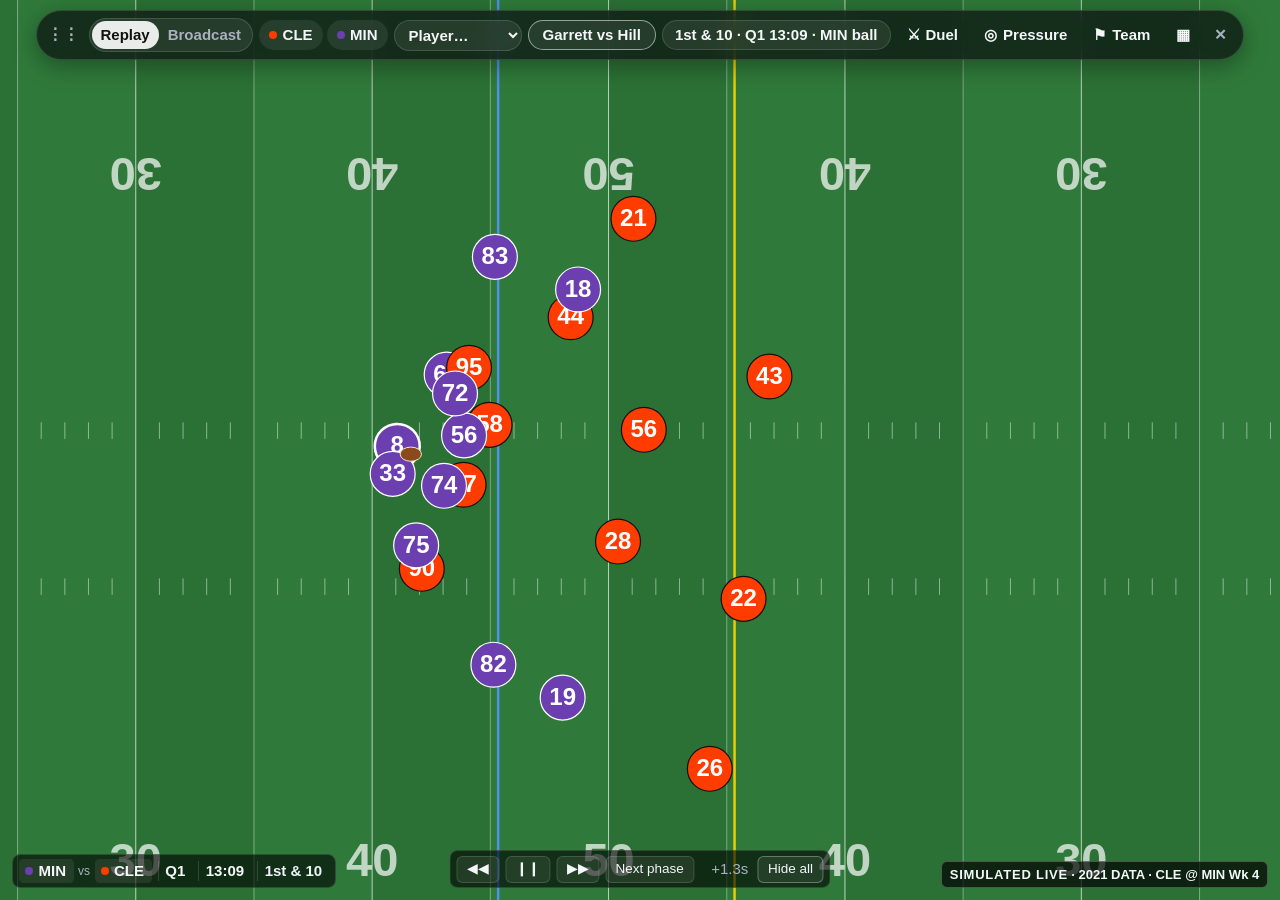
==== commit c085afa6: "Heat map panel: a player's position map tonight so far vs before tonight, opened from the bar on the" ====
--- a/overlay/index.html
+++ b/overlay/index.html
@@ -5,6 +5,7 @@
 <meta name="viewport" content="width=device-width, initial-scale=1">
 <title>Trench Duel</title>
 <link rel="stylesheet" href="style.css">
+<link rel="stylesheet" href="heat.css">
 </head>
 <body>
 <canvas id="field"></canvas>
@@ -42,6 +43,7 @@
     <button class="icon-btn" data-pill="duel" title="Trench Duel">&#9876;<span>Duel</span></button>
     <button class="icon-btn" data-pill="pressure" title="Pressure">&#9678;<span>Pressure</span></button>
     <button class="icon-btn" data-pill="team" title="Team tendencies">&#9873;<span>Team</span></button>
+    <button class="icon-btn" data-pill="heat" title="Heat map: where a player stood, tonight vs before">&#9638;<span>Heat map</span></button>
     <button id="solidBtn" class="icon-btn" title="Solid background: opaque bar and pills" aria-pressed="false">Solid</button>
     <button id="barClose" class="icon-btn close" title="Hide all (H / Esc)">&#10005;</button>
   </div>
@@ -50,6 +52,7 @@
     <section id="pill-pressure" class="pill"></section>
     <section id="pill-team" class="pill"></section>
   </div>
+  <section id="heatPanel" class="heat-panel" aria-label="Heat map"></section>
 </div>
 
 <div id="hint" class="hint">Tab overlay · H/Esc hide all · ← → plays · Space pause</div>
@@ -57,7 +60,9 @@
 <div id="fatal" class="fatal" hidden>Missing data: <code>overlay/data/demo_game.js</code> did not load.</div>
 
 <script src="data/demo_game.js"></script>
+<script src="data/heat.js"></script>
 <script src="app.js"></script>
 <script src="chrome.js"></script>
+<script src="heat.js"></script>
 </body>
 </html>
--- a/overlay/style.css
+++ b/overlay/style.css
@@ -1,8 +1,12 @@
+/* Trench Duel: the controller (index.html) is the streamer's desk; the viewer (viewer.html) is what the stream shows.
+   Colour marks only what matters: the rusher (orange), the blocker (blue) and the on-air state. Everything else is neutral glass. */
 :root {
-  --glass: rgba(12, 14, 20, 0.68);
+  --glass: rgba(14, 16, 19, 0.72);
   --solid: rgb(16, 18, 25);
   --blur: blur(12px) saturate(1.2);
   --line: rgba(255, 255, 255, 0.14);
+  --fill: rgba(255, 255, 255, 0.08);
+  --fill-hi: rgba(255, 255, 255, 0.16);
   --text: #f4f6fa;
   --dim: #a9b1c2;
   --accent: #eef2fa;
@@ -11,201 +15,271 @@
   --win: #ff8a3d;
   --hold: #4fc3ff;
   --fade: 200ms;
+  --ease-out: cubic-bezier(0.23, 1, 0.32, 1);
+  --safe-x: max(12px, 5vw);
+  --safe-y: max(12px, 5vh);
+  /* 1% of the widest 16:9 frame that fits the window: the viewer's type scales with the stream, whatever the window's shape */
+  --u: min(1vw, 1.7778vh);
   --font: -apple-system, BlinkMacSystemFont, "Segoe UI", Roboto, "Helvetica Neue", Arial, sans-serif;
 }
 * { box-sizing: border-box; font-variant-numeric: tabular-nums; }
-html, body { margin: 0; height: 100%; overflow: hidden; background: #0b1a10; color: var(--text); font: 12px/1.35 var(--font); font-variant-numeric: tabular-nums; }
+html, body { margin: 0; height: 100%; overflow: hidden; background: #0e1013; color: var(--text); font: 15px/1.35 var(--font); }
+::selection { background: var(--accent-soft); color: var(--text); }
 canvas#field { position: fixed; inset: 0; width: 100vw; height: 100vh; display: block; }
 button, select { font: inherit; color: inherit; }
-
-/* ---------- game view chrome ---------- */
-.chrome { position: fixed; display: flex; align-items: center; gap: 6px; background: rgba(0, 0, 0, 0.62); border: 1px solid var(--line); border-radius: 8px; padding: 4px 6px; user-select: none; }
-#scorebug { left: 12px; bottom: 12px; font-weight: 600; letter-spacing: 0.02em; }
-.sb-teams { display: flex; gap: 4px; align-items: center; }
-.sb-team { padding: 1px 6px; border-radius: 4px; font-weight: 800; }
-.sb-vs { color: var(--dim); font-weight: 500; font-size: 11px; }
-.sb-cell { padding: 0 6px; border-left: 1px solid var(--line); }
+button:focus-visible, select:focus-visible { outline: 2px solid var(--accent); outline-offset: 2px; }
+svg { display: block; flex: none; }
+
+/* ---------- game view chrome: part of the replay, not the overlay; sized in em so the viewer scales it with one font-size ---------- */
+.chrome { position: fixed; z-index: 20; display: flex; align-items: center; gap: 0.4em; background: rgba(0, 0, 0, 0.62); border: 1px solid var(--line); border-radius: 0.55em; padding: 0.3em 0.4em; font-size: 15px; line-height: 1.35; user-select: none; }
+#scorebug { left: 12px; bottom: 12px; font-weight: 600; }
+.sb-teams { display: flex; gap: 0.3em; align-items: center; }
+.sb-vs { color: var(--dim); font-weight: 500; font-size: 0.8em; }
+.sb-cell { padding: 0 0.45em; border-left: 1px solid var(--line); }
 .sb-down { color: var(--accent); font-weight: 800; }
 .sb-dim { color: var(--dim); font-weight: 500; }
 
 #controls { left: 50%; bottom: 12px; transform: translateX(-50%); }
-#controls button { background: rgba(255, 255, 255, 0.08); border: 1px solid var(--line); border-radius: 6px; padding: 3px 8px; cursor: pointer; font-size: 11px; }
-#controls button:hover { background: rgba(255, 255, 255, 0.18); }
-.t-clock { font-variant-numeric: tabular-nums; min-width: 44px; text-align: right; color: var(--dim); }
+#controls button { background: var(--fill); border: 1px solid var(--line); border-radius: 0.45em; padding: 0.25em 0.7em; font-size: 0.9em; cursor: pointer; }
+#controls button:hover { background: var(--fill-hi); }
+#controls .btn-hide { margin-left: 0.25em; border-color: rgba(255, 255, 255, 0.3); }
+.t-clock { min-width: 3.2em; text-align: right; color: var(--dim); }
 .play-result { font-weight: 700; min-width: 0; }
 .play-result:empty { display: none; }
-#controls .btn-hide { margin-left: 4px; border-color: rgba(255, 255, 255, 0.3); }
-
-.replay-label { position: fixed; right: 12px; bottom: 12px; z-index: 1000; background: rgba(0, 0, 0, 0.7); border: 1px solid rgba(255, 255, 255, 0.25); border-radius: 6px; padding: 4px 8px; font-size: 11px; font-weight: 600; pointer-events: none; max-width: min(46vw, max(280px, calc(50vw - 160px))); }
-.replay-label b { color: var(--win); letter-spacing: 0.08em; margin-right: 4px; }
-
-.hint { position: fixed; right: 12px; top: 10px; color: rgba(255, 255, 255, 0.55); font-size: 10px; pointer-events: none; }
-.fatal { position: fixed; inset: 40% 20% auto; background: var(--solid); border: 1px solid var(--win); padding: 16px; border-radius: 8px; font-size: 14px; text-align: center; }
-
-/* ---------- overlay ---------- */
-#overlay { position: fixed; top: 10px; left: 50%; z-index: 50; width: max-content; max-width: calc(100vw - 16px); display: flex; flex-direction: column; align-items: center; gap: 6px; }
+#playResult.bad { color: var(--text); }
+
+.replay-label { position: fixed; right: 12px; bottom: 12px; z-index: 1000; max-width: min(46vw, max(280px, calc(50vw - 170px))); background: rgba(0, 0, 0, 0.7); border: 1px solid rgba(255, 255, 255, 0.25); border-radius: 0.45em; padding: 0.3em 0.6em; font-size: 13px; font-weight: 600; line-height: 1.35; pointer-events: none; }
+.replay-label b { color: var(--text); letter-spacing: 0.06em; margin-right: 0.25em; }
+
+.hint { position: fixed; right: 12px; top: 12px; color: rgba(255, 255, 255, 0.6); font-size: 13px; pointer-events: none; }
+/* chrome.js hides the keyboard hint while the bar would cover it */
+body.hint-off .hint { visibility: hidden; }
+.fatal { position: fixed; inset: 40% 20% auto; background: var(--solid); border: 1px solid var(--win); padding: 16px; border-radius: 10px; font-size: 16px; text-align: center; }
+.notice { position: fixed; left: 50%; bottom: 64px; transform: translateX(-50%); z-index: 900; max-width: min(600px, calc(100vw - 24px)); background: rgba(20, 22, 30, 0.92); border: 1px solid rgba(255, 255, 255, 0.35); border-radius: 12px; padding: 10px 14px; font-size: 15px; cursor: pointer; }
+.notice code { background: var(--fill); border-radius: 4px; padding: 0 4px; font-size: 0.9em; }
+
+/* ---------- broadcast background ---------- */
+.video { position: fixed; inset: 0; z-index: 1; background: #000; overflow: hidden; }
+.video iframe { position: absolute; border: 0; display: block; pointer-events: none; }
+body.broadcast canvas#field { visibility: hidden; }
+body.broadcast #btnPrev, body.broadcast #btnPlay, body.broadcast #btnNext, body.broadcast #tClock, body.broadcast .hint { display: none; }
+
+/* ---------- team colour: only a small dot beside the abbreviation; app.js sets --team inline ---------- */
+.chip, .sb-team { display: inline-flex; align-items: center; gap: 0.35em; background: var(--fill); color: var(--text); }
+.chip::before, .sb-team::before { content: ""; width: 0.55em; height: 0.55em; border-radius: 50%; background: var(--team, #888); flex: none; }
+.sb-team { padding: 0.1em 0.5em 0.1em 0.4em; border-radius: 0.3em; font-weight: 800; }
+.team-dot { display: inline-block; width: 9px; height: 9px; border-radius: 50%; margin-right: 6px; background: var(--team, #888); }
+
+/* ---------- the overlay: one bar, pills beneath it ---------- */
+#overlay { position: fixed; top: 10px; left: 50%; z-index: 50; width: max-content; max-width: calc(100vw - 16px); display: flex; flex-direction: column; align-items: center; gap: 8px; }
 #overlay.hidden { display: none; }
-#bar { display: flex; align-items: center; gap: 6px; background: var(--glass); -webkit-backdrop-filter: var(--blur); backdrop-filter: var(--blur); border: 1px solid var(--line); border-radius: 999px; padding: 4px 6px 4px 4px; box-shadow: 0 6px 24px rgba(0, 0, 0, 0.35); white-space: nowrap; }
-.handle { cursor: grab; padding: 4px 4px; color: var(--dim); letter-spacing: -3px; font-size: 13px; user-select: none; touch-action: none; }
+/* hide all is instant: nothing inside a hidden overlay transitions */
+#overlay.hidden, #overlay.hidden * { transition: none !important; animation: none !important; }
+/* snap points (chrome.js): the pills follow the bar's edge */
+#overlay.snap-left { align-items: flex-start; }
+#overlay.snap-left #pills { justify-content: flex-start; }
+#overlay.snap-right { align-items: flex-end; }
+#overlay.snap-right #pills { justify-content: flex-end; }
+
+/* the bar: one size, one text weight; heavier only for the team chips and the on-air state */
+#bar { display: flex; align-items: center; gap: 8px; background: var(--glass); -webkit-backdrop-filter: var(--blur); backdrop-filter: var(--blur); border: 1px solid var(--line); border-radius: 999px; padding: 6px 8px 6px 6px; box-shadow: 0 6px 24px rgba(0, 0, 0, 0.35); white-space: nowrap; font-size: 16px; font-weight: 600; }
+.handle { display: flex; align-items: center; padding: 6px 4px; color: var(--dim); cursor: grab; user-select: none; touch-action: none; }
 .handle:active, body.dragging .handle { cursor: grabbing; }
-.brand { font-weight: 300; letter-spacing: 0.14em; font-size: 10px; color: var(--dim); padding-right: 2px; }
+.brand { font-weight: 300; letter-spacing: 0.12em; font-size: 13px; color: var(--dim); padding-right: 2px; }
 .brand b { font-weight: 800; color: var(--accent); margin-left: 2px; }
-.chips { display: flex; gap: 3px; }
-.chip { border: 1px solid transparent; border-radius: 999px; padding: 2px 8px; font-weight: 800; font-size: 11px; cursor: pointer; opacity: 0.85; }
-.chip:hover { opacity: 1; }
-.chip.active { outline: 2px solid #fff; outline-offset: 1px; opacity: 1; }
-.chip.dim { opacity: 0.35; }
-#picker { background: rgba(255, 255, 255, 0.08); border: 1px solid var(--line); border-radius: 999px; padding: 3px 6px; max-width: 210px; font-size: 11px; cursor: pointer; }
+.seg { display: inline-flex; background: var(--fill); border: 1px solid var(--line); border-radius: 999px; padding: 2px; }
+.seg button { background: none; border: 0; border-radius: 999px; padding: 4px 12px; font-size: 15px; font-weight: 600; color: var(--dim); cursor: pointer; }
+.seg button.on { background: rgba(255, 255, 255, 0.9); color: #111; }
+.chips { display: flex; gap: 4px; }
+.chip { border: 1px solid transparent; border-radius: 999px; padding: 4px 12px 4px 10px; font-size: 15px; font-weight: 700; cursor: pointer; }
+.chip:hover { background: var(--fill-hi); }
+.chip.active { outline: 1.5px solid var(--text); outline-offset: 1px; }
+.chip.dim { opacity: 0.45; }
+#picker { max-width: 180px; background: var(--fill); border: 1px solid var(--line); border-radius: 999px; padding: 5px 10px; font-size: 15px; cursor: pointer; }
 #picker option, #picker optgroup { background: #1a1d26; color: var(--text); }
-.icon-btn { background: transparent; border: 1px solid transparent; border-radius: 999px; padding: 2px 8px; cursor: pointer; font-size: 13px; display: inline-flex; align-items: center; gap: 4px; }
-.icon-btn span { font-size: 11px; font-weight: 600; }
-.icon-btn:hover { background: rgba(255, 255, 255, 0.12); }
+.suggest { background: var(--fill); border: 1px solid var(--accent-line); border-radius: 999px; color: var(--text); font-size: 15px; font-weight: 600; padding: 4px 14px; cursor: pointer; }
+.suggest span { color: var(--dim); font-weight: 500; margin-right: 2px; }
+.suggest:hover, .suggest.on { background: var(--accent-soft); }
+.slots { display: flex; gap: 4px; min-width: 0; }
+.slot { display: inline-flex; align-items: baseline; min-width: 0; max-width: 240px; background: var(--fill); border: 1px solid var(--line); border-radius: 999px; padding: 4px 12px; font-size: 15px; white-space: nowrap; overflow: hidden; }
+/* the situation always shows in full */
+.slots .slot-sit { max-width: none; }
+.slot-v { min-width: 0; overflow: hidden; text-overflow: ellipsis; }
+.mk { font-style: normal; font-size: 0.6em; margin: 0 2px 0 3px; }
+.icon-btn { display: inline-flex; align-items: center; gap: 6px; background: transparent; border: 1px solid transparent; border-radius: 999px; padding: 4px 12px; font-size: 15px; font-weight: 600; cursor: pointer; }
+.icon-btn:hover { background: var(--fill-hi); }
 .icon-btn.on { background: var(--accent-soft); border-color: var(--accent-line); color: var(--accent); }
-.icon-btn.close { font-size: 11px; color: var(--dim); padding: 2px 7px; }
-
-#pills { display: flex; flex-direction: row; flex-wrap: wrap; justify-content: center; gap: 6px; align-items: flex-start; max-width: calc(100vw - 16px); }
-#pill-duel { width: 550px; max-width: calc(100vw - 16px); }
-#pill-pressure { width: 300px; }
-#pill-team { width: 380px; }
-.duel-grid { display: grid; grid-template-columns: 260px 1fr; gap: 10px; align-items: center; }
-.duel-grid > div:first-child { min-width: 0; overflow: hidden; }
-.duel-grid .dots { margin: 2px 0 0; justify-content: flex-start; max-width: 250px; gap: 2px; flex-wrap: nowrap; overflow: hidden; }
-.duel-grid .oneliner { margin: 0; }
-.pill { display: none; opacity: 0; transition: opacity var(--fade) ease, display var(--fade) allow-discrete; background: var(--glass); -webkit-backdrop-filter: var(--blur); backdrop-filter: var(--blur); border: 1px solid var(--line); border-radius: 14px; padding: 6px 10px 7px; box-shadow: 0 6px 24px rgba(0, 0, 0, 0.3); max-height: var(--pill-max, 128px); overflow: hidden; }
+/* a subtle, static suggestion after a sack or hit: no pulse */
+.icon-btn.suggested { border: 1px dashed var(--accent-line); }
+.icon-btn.close { color: var(--dim); padding: 7px; }
+#solidBtn { color: var(--dim); }
+#solidBtn.on { color: var(--accent); }
+.on-air { flex: none; display: inline-block; max-width: 260px; overflow: hidden; text-overflow: ellipsis; padding: 4px 12px 4px 10px; border: 1px solid rgba(255, 138, 61, 0.55); border-radius: 999px; font-size: 14px; font-weight: 800; letter-spacing: 0.04em; color: var(--win); white-space: nowrap; }
+.on-air::before { content: ""; display: inline-block; width: 8px; height: 8px; margin-right: 7px; border-radius: 50%; background: var(--win); vertical-align: 1px; }
+.on-air:empty::after { content: "On air"; }
+.on-air.cleared { color: var(--dim); border-color: var(--line); }
+.on-air.cleared::before { background: var(--dim); }
+.on-air[hidden], .push-btn[hidden] { display: none; }
+
+/* ---------- pills: wide and short; page 1 is the glance, the next pages hold the detail ---------- */
+#pills { display: flex; flex-wrap: wrap; justify-content: center; align-items: flex-start; gap: 8px; max-width: calc(100vw - 16px); }
+.pill { display: none; opacity: 0; transition: opacity var(--fade) var(--ease-out), display var(--fade) allow-discrete; background: var(--glass); -webkit-backdrop-filter: var(--blur); backdrop-filter: var(--blur); border: 1px solid var(--line); border-radius: 16px; padding: 12px 16px; box-shadow: 0 6px 24px rgba(0, 0, 0, 0.3); overflow: hidden; font-size: 16px; }
 .pill.open { display: block; opacity: 1; }
 @starting-style { .pill.open { opacity: 0; } }
-/* hide all is instant: nothing inside a hidden overlay transitions */
-#overlay.hidden, #overlay.hidden * { transition: none !important; animation: none !important; }
-.pill-head { display: flex; align-items: center; justify-content: space-between; gap: 8px; font-size: 9px; letter-spacing: 0.1em; text-transform: uppercase; color: var(--dim); margin-bottom: 3px; white-space: nowrap; }
+#pill-duel { width: min(720px, calc(100vw - 16px)); }
+#pill-pressure { width: min(460px, calc(100vw - 16px)); }
+#pill-team { width: min(540px, calc(100vw - 16px)); }
+
+.pill-head { display: flex; align-items: center; justify-content: space-between; gap: 10px; margin-bottom: 8px; font-size: 14px; color: var(--dim); white-space: nowrap; }
 .pill-head .tag { color: var(--accent); }
-.pill-head button { background: rgba(255, 255, 255, 0.1); border: 0; border-radius: 999px; color: var(--text); cursor: pointer; font-size: 9px; letter-spacing: 0.06em; text-transform: uppercase; padding: 1px 6px; margin-left: 4px; }
-.pill-head button:hover { color: var(--text); }
-
-.matchup { font-size: 13px; font-weight: 700; display: flex; align-items: baseline; gap: 6px; white-space: nowrap; overflow: hidden; }
+.pill-head button { background: var(--fill-hi); border: 0; border-radius: 999px; padding: 4px 12px; margin-left: 6px; font-size: 14px; font-weight: 600; color: var(--text); cursor: pointer; }
+.pill-head button:hover { background: rgba(255, 255, 255, 0.24); }
+/* the primary action: Push to stream */
+.push-btn, .pill-head .push-btn { flex: none; background: var(--accent); color: #12141b; border: 0; border-radius: 999px; padding: 5px 14px; font-size: 14px; font-weight: 800; cursor: pointer; }
+.push-btn:hover, .pill-head .push-btn:hover { background: #fff; color: #12141b; }
+.push-btn.on, .pill-head .push-btn.on { background: rgba(255, 138, 61, 0.18); box-shadow: inset 0 0 0 1px var(--win); color: var(--win); }
+.push-btn[disabled], .pill-head .push-btn[disabled] { opacity: 0.45; cursor: default; }
+#bar button, #controls button, .pill-head button { transition: transform 160ms var(--ease-out), background-color 160ms ease; }
+#bar button:active, #controls button:active, .pill-head button:active { transform: scale(0.97); }
+
+/* the pager: pages slide sideways, one at a time, and the swipe never scrolls anything behind the pill */
+.pager { display: flex; margin: 0 -4px; overflow-x: auto; overflow-y: hidden; scroll-snap-type: x mandatory; overscroll-behavior-x: contain; scroll-behavior: smooth; scrollbar-width: none; }
+.pager::-webkit-scrollbar { display: none; }
+.page { flex: 0 0 100%; min-width: 0; padding: 2px 4px; scroll-snap-align: start; scroll-snap-stop: always; }
+.pager-dots { display: flex; justify-content: center; gap: 2px; margin: 6px 0 -6px; }
+/* a 22px target around an 8px dot */
+.pd { display: block; width: 22px; height: 22px; padding: 7px; border: 0; border-radius: 50%; background: rgba(255, 255, 255, 0.3); background-clip: content-box; cursor: pointer; transition: background-color var(--fade) var(--ease-out); }
+.pd:hover { background-color: rgba(255, 255, 255, 0.55); }
+.pd.on { background-color: #fff; }
+
+/* duel, page 1: the pair, the score and one sentence */
+.duel-grid { display: grid; grid-template-columns: minmax(0, 290px) minmax(0, 1fr); gap: 18px; align-items: center; }
+.duel-grid > div:first-child { min-width: 0; }
+.matchup { display: flex; align-items: baseline; gap: 6px; font-size: 17px; font-weight: 700; white-space: nowrap; overflow: hidden; }
 .matchup .r, .matchup .b { min-width: 0; overflow: hidden; text-overflow: ellipsis; }
-.matchup .vs { color: var(--dim); font-weight: 400; font-size: 11px; }
 .matchup .r { color: var(--win); }
 .matchup .b { color: var(--hold); }
-.tally { display: flex; flex-direction: column; gap: 0; margin: 1px 0 2px; line-height: 1.15; }
-.tally .score { font-size: 12px; font-weight: 700; white-space: nowrap; }
-.tally .score em { font-style: normal; font-size: 20px; font-weight: 800; font-variant-numeric: tabular-nums; margin: 0 2px; }
+.matchup .vs { color: var(--dim); font-weight: 500; font-size: 14px; }
+.tally { display: flex; flex-direction: column; margin: 2px 0 0; line-height: 1.15; }
+.tally .score { font-size: 16px; font-weight: 700; white-space: nowrap; }
+.tally .score em { font-style: normal; font-size: 40px; font-weight: 800; letter-spacing: -0.02em; margin: 0 3px; }
 .tally .score .r { color: var(--win); }
 .tally .score .b { color: var(--hold); }
-.tally .who { font-size: 10.5px; color: var(--dim); line-height: 1.2; white-space: nowrap; }
+.tally .who { font-size: 14px; color: var(--dim); line-height: 1.3; white-space: nowrap; }
 .tally .who b { color: var(--text); }
-.dots { display: flex; gap: 3px; flex-wrap: wrap; margin-left: auto; max-width: 140px; justify-content: flex-end; }
-.dot { width: 6px; height: 6px; border-radius: 50%; background: var(--hold); opacity: 0.85; }
+.tally .who .r { color: var(--win); }
+.tally .who .b { color: var(--hold); }
+.tally .who .pending { color: var(--dim); }
+.oneliner { font-size: 20px; font-weight: 600; line-height: 1.3; color: var(--text); text-wrap: pretty; }
+.dots { display: flex; flex-wrap: wrap; gap: 4px; margin-top: 6px; }
+.dot { width: 9px; height: 9px; border-radius: 50%; background: var(--hold); opacity: 0.9; }
 .dot.w { background: var(--win); }
 .dot.now { outline: 1.5px solid #fff; outline-offset: 1px; }
-.oneliner { font-size: 12.5px; font-weight: 600; line-height: 1.3; background: rgba(255, 255, 255, 0.07); border-left: 3px solid rgba(255, 255, 255, 0.6); border-radius: 6px; padding: 4px 8px; margin: 2px 0 4px; }
-.ctx { font-size: 10.5px; color: var(--dim); margin-top: 4px; line-height: 1.4; }
+
+/* duel detail: each player before tonight, counts beside the percentages */
+.ctx { font-size: 16px; color: var(--dim); line-height: 1.45; }
 .ctx > div { white-space: nowrap; overflow: hidden; text-overflow: ellipsis; }
-.ctx .ctx-k { font-size: 8.5px; letter-spacing: 0.08em; text-transform: uppercase; margin: 0 2px; }
+.ctx > div + div { margin-top: 2px; }
+.ctx .ctx-k { font-size: 13px; margin: 0 3px; }
 .ctx b { color: var(--text); font-weight: 700; }
-.muted { color: var(--dim); font-size: 11px; }
-
-.pr-top { font-size: 12px; font-weight: 700; margin-bottom: 0; white-space: nowrap; overflow: hidden; text-overflow: ellipsis; }
+.ctx .r { color: var(--win); }
+.ctx .b { color: var(--hold); }
+.muted { color: var(--dim); font-size: 16px; }
+
+/* pressure: the play's story, then how close each rusher got */
+.pr-top { font-size: 18px; font-weight: 700; line-height: 1.3; display: -webkit-box; -webkit-box-orient: vertical; -webkit-line-clamp: 2; line-clamp: 2; overflow: hidden; }
 .pr-top .r { color: var(--win); }
-.pr-sub { font-size: 10.5px; color: var(--dim); margin-bottom: 5px; }
+.pr-sub { font-size: 15px; color: var(--dim); margin: 4px 0 8px; }
 .pr-sub b { color: var(--text); }
-.bars { display: grid; grid-template-columns: 1fr 1fr; gap: 4px 12px; }
-.barrow { display: grid; grid-template-columns: 62px 1fr 22px; gap: 5px; align-items: center; font-size: 10.5px; cursor: pointer; border-radius: 4px; }
-.barrow:hover { background: rgba(255, 255, 255, 0.06); }
+.bars { display: grid; grid-template-columns: 1fr 1fr; gap: 6px 16px; }
+.barrow { display: grid; grid-template-columns: 84px 1fr 34px; gap: 6px; align-items: center; font-size: 15px; border-radius: 6px; cursor: pointer; }
+.barrow:hover { background: var(--fill); }
+.barrow .nm { overflow: hidden; text-overflow: ellipsis; white-space: nowrap; }
 .barrow.sel .nm { color: var(--accent); font-weight: 800; }
-.barrow .nm { overflow: hidden; text-overflow: ellipsis; white-space: nowrap; }
-.track { position: relative; height: 7px; background: rgba(255, 255, 255, 0.1); border-radius: 4px; }
-.track .fill { position: absolute; left: 0; top: 0; bottom: 0; border-radius: 4px; background: var(--hold); }
+.barrow .v { text-align: right; color: var(--dim); }
+.track { position: relative; height: 9px; background: rgba(255, 255, 255, 0.1); border-radius: 5px; }
+.track .fill { position: absolute; left: 0; top: 0; bottom: 0; border-radius: 5px; background: var(--hold); }
 .track .fill.w { background: var(--win); }
 .track .fill.now { background: rgba(255, 255, 255, 0.55); }
 /* the win line is dotted white, the live tick solid white: told apart by pattern, not hue */
 .track .thr { position: absolute; top: -2px; bottom: -2px; width: 2px; background: repeating-linear-gradient(to bottom, #fff 0 2px, transparent 2px 4px); }
-.track .live { position: absolute; top: -3px; width: 2px; height: 13px; background: #fff; border-radius: 1px; }
-.barrow .v { text-align: right; font-variant-numeric: tabular-nums; color: var(--dim); }
-.key-thr, .key-now { display: inline-block; width: 2px; height: 9px; vertical-align: -1px; margin: 0 3px 0 6px; background: repeating-linear-gradient(to bottom, #fff 0 2px, transparent 2px 4px); }
-.key-now { background: #fff; }
-.suggest { background: rgba(255, 255, 255, 0.06); border: 1px dashed var(--accent-line); border-radius: 999px; color: var(--text); font-size: 11px; font-weight: 600; padding: 2px 9px; cursor: pointer; }
-.suggest span { color: var(--dim); font-size: 9px; letter-spacing: 0.1em; text-transform: uppercase; margin-right: 2px; }
-.suggest:hover { background: var(--accent-soft); }
-.suggest.on { border-style: solid; background: var(--accent-soft); }
-.team-dot { display: inline-block; width: 8px; height: 8px; border-radius: 50%; margin-right: 5px; vertical-align: -0.5px; }
-.stats { display: grid; grid-template-columns: 1fr 1fr; gap: 2px 14px; }
-.st { display: flex; align-items: baseline; gap: 4px; line-height: 1.25; min-width: 0; white-space: nowrap; }
-.st .sl { font-size: 10px; color: var(--dim); overflow: hidden; text-overflow: ellipsis; }
-.st .sv { font-size: 12px; font-weight: 800; font-variant-numeric: tabular-nums; margin-left: auto; }
-.st .sv.hi { color: var(--win); }
-.st .sv.lo { color: var(--hold); }
-.st .lg { font-size: 9px; color: var(--dim); white-space: nowrap; }
-.cov { font-size: 10px; color: var(--dim); margin-top: 3px; white-space: nowrap; overflow: hidden; text-overflow: ellipsis; }
+.track .live { position: absolute; top: -3px; width: 2px; height: 15px; background: #fff; border-radius: 1px; }
+
+/* team: one sentence, then the numbers against the league */
+#pill-team .oneliner { font-size: 18px; margin-bottom: 8px; }
+.stats { display: grid; grid-template-columns: 1fr 1fr; gap: 4px 20px; }
+.st { display: flex; align-items: baseline; gap: 5px; min-width: 0; line-height: 1.35; white-space: nowrap; }
+.st .sl { font-size: 15px; color: var(--dim); overflow: hidden; text-overflow: ellipsis; }
+.st .sv { margin-left: auto; font-size: 18px; font-weight: 800; color: var(--text); }
+.st .ct, .st .lg { font-size: 13px; color: var(--dim); }
+.cov { font-size: 15px; color: var(--dim); margin-top: 8px; white-space: nowrap; overflow: hidden; text-overflow: ellipsis; }
 .cov b { color: var(--text); }
-.cov .sl { font-size: 8.5px; letter-spacing: 0.1em; text-transform: uppercase; margin-right: 3px; }
-.ctx .r { color: var(--win); }
-.ctx .b { color: var(--hold); }
-
-@media (max-width: 760px) {
-  #bar { flex-wrap: wrap; justify-content: center; border-radius: 14px; max-width: calc(100vw - 16px); white-space: normal; }
-  .brand, .icon-btn span, .hint { display: none; }
-  .duel-grid, .ctx { grid-template-columns: 1fr; }
-  .pill-head { flex-wrap: wrap; white-space: normal; }
-  .duel-grid { gap: 6px; }
-  #pill-pressure { width: calc(100vw - 16px); }
-  #scorebug { left: 8px; bottom: 8px; }
-  #controls { left: 8px; right: auto; transform: none; bottom: 46px; }
-  .replay-label { left: 8px; right: auto; bottom: 84px; max-width: calc(100vw - 16px); }
-}
-@media (max-width: 1400px) { .hint { display: none; } }
-.duel-grid .oneliner { font-size: 12px; line-height: 1.28; }
-
-/* ---------- broadcast background ---------- */
-.video { position: fixed; left: 0; right: 0; bottom: 0; top: 0; z-index: 1; background: #000; overflow: hidden; }
-.video iframe { position: absolute; border: 0; display: block; pointer-events: none; }
-body.broadcast canvas#field { visibility: hidden; }
-body.broadcast #btnPrev, body.broadcast #btnPlay, body.broadcast #btnNext, body.broadcast #tClock, body.broadcast .hint { display: none; }
-#scorebug, #controls { z-index: 20; }
-.seg { display: inline-flex; background: rgba(255, 255, 255, 0.08); border: 1px solid var(--line); border-radius: 999px; padding: 1px; }
-.seg button { background: none; border: 0; border-radius: 999px; padding: 2px 8px; font-size: 10.5px; font-weight: 600; color: var(--dim); cursor: pointer; }
-.seg button.on { background: rgba(255, 255, 255, 0.9); color: #111; }
-.notice { position: fixed; left: 50%; bottom: 56px; transform: translateX(-50%); z-index: 900; max-width: min(560px, calc(100vw - 24px)); background: rgba(20, 22, 30, 0.92); border: 1px solid rgba(255, 255, 255, 0.35); border-radius: 10px; padding: 8px 12px; font-size: 12px; cursor: pointer; }
-.notice code { background: rgba(255, 255, 255, 0.1); border-radius: 4px; padding: 0 4px; font-size: 11px; }
-
-/* ---------- ▲/▼ markers: orange up, blue down ---------- */
+.cov .sl { margin-right: 4px; }
 .up { color: var(--win); }
 .down { color: var(--hold); }
 
-/* ---------- snap points (chrome.js): pills follow the bar's edge ---------- */
-#overlay.snap-left { align-items: flex-start; }
-#overlay.snap-left #pills { justify-content: flex-start; }
-#overlay.snap-right { align-items: flex-end; }
-#overlay.snap-right #pills { justify-content: flex-end; }
-
 /* ---------- solid background fallback (chrome.js) ---------- */
-#solidBtn { font-size: 11px; font-weight: 600; color: var(--dim); }
-#solidBtn.on { color: var(--accent); }
-body.solid #bar, body.solid .pill, body.solid .chrome, body.solid .replay-label, body.solid .notice { background: var(--solid); -webkit-backdrop-filter: none; backdrop-filter: none; }
-
-/* ---------- team colours as small chips: app.js sets --team / --team-ink inline ---------- */
-.chip, .sb-team { background: var(--team, #888); color: var(--team-ink, #fff); }
-.team-dot { background: var(--team, #888); }
-
-/* ---------- bar slots: situation, offense look, defense ---------- */
-.slots { display: flex; gap: 4px; min-width: 0; }
-.slot { display: inline-flex; align-items: baseline; gap: 4px; min-width: 0; max-width: 200px; background: rgba(255, 255, 255, 0.06); border: 1px solid var(--line); border-radius: 999px; padding: 2px 8px; font-size: 11px; font-weight: 600; white-space: nowrap; overflow: hidden; }
-.slot-v { min-width: 0; overflow: hidden; text-overflow: ellipsis; }
-.mk { font-style: normal; font-size: 8px; margin: 0 2px 0 3px; }
-.tally .who .r { color: var(--win); }
-.tally .who .b { color: var(--hold); }
-.tally .who .pending { color: var(--dim); }
-#playResult.bad { color: var(--win); }
-/* chrome.js hides the keyboard hint while the bar would cover it */
-body.hint-off .hint { visibility: hidden; }
-.st .ct { font-size: 9.5px; color: var(--dim); }
-/* a subtle, static suggestion: no pulse */
-.icon-btn.suggested { border: 1px dashed var(--accent-line); }
-/* the bar keeps a 5% safe margin each side: it tightens below 1700px and drops the brand and the "Suggested" label below 1500px */
-@media (max-width: 1700px) {
-  #bar { gap: 4px; }
-  #picker { max-width: 130px; }
-  .slot { max-width: 150px; padding: 2px 6px; }
-  .icon-btn { padding: 2px 6px; }
-  .seg button { padding: 2px 6px; }
-}
-@media (max-width: 1500px) { .brand, .suggest span { display: none; } }
+body.solid #bar, body.solid .pill, body.solid .chrome, body.solid .replay-label, body.solid .notice, body.solid .vcard { background: var(--solid); -webkit-backdrop-filter: none; backdrop-filter: none; }
+
+/* ---------- the bar keeps a 5% safe margin each side: low-value items drop first as the window narrows ---------- */
+@media (max-width: 1800px) {
+  .slot-off, .slot-def { display: none; }
+}
+@media (max-width: 1600px) {
+  .brand { display: none; }
+  #picker { max-width: 150px; }
+}
+@media (max-width: 1400px) {
+  #bar { gap: 6px; }
+  #solidBtn, .suggest span, #sbPlay, .hint { display: none; }
+  #picker { max-width: 128px; }
+  .seg button, .icon-btn, .chip { padding-left: 9px; padding-right: 9px; }
+}
+@media (max-width: 760px) {
+  #bar { flex-wrap: wrap; justify-content: center; border-radius: 16px; max-width: calc(100vw - 16px); white-space: normal; }
+  .duel-grid { grid-template-columns: 1fr; gap: 8px; }
+  .pill-head { flex-wrap: wrap; white-space: normal; }
+  #scorebug { left: 8px; bottom: 8px; }
+  #controls { left: 8px; right: auto; transform: none; bottom: 52px; }
+  .replay-label { left: 8px; right: auto; bottom: 96px; max-width: calc(100vw - 16px); }
+}
+
+/* ---------- viewer: only the lower-third, the scorebug and the permanent label, sized for a phone ---------- */
+/* a 1920x1080 stream on a phone is about 5x smaller: everything the audience reads is sized in stream units (--u) */
+body.viewer #overlay, body.viewer #controls, body.viewer #nextPhase, body.viewer #hint, body.viewer #solidBtn, body.viewer #pushDuel, body.viewer #onAir { display: none !important; }
+body.viewer .chrome, body.viewer .replay-label { font-size: max(12px, calc(1.3 * var(--u))); }
+body.viewer #scorebug { left: var(--safe-x); bottom: var(--safe-y); }
+body.viewer .replay-label { right: var(--safe-x); bottom: var(--safe-y); max-width: calc(44 * var(--u)); }
+/* a notice never sits on the lower-third */
+body.viewer .notice { top: var(--safe-y); bottom: auto; }
+
+/* lower-left, just above the scorebug, inside the safe margin; at most 45% of the frame wide */
+.vcard { position: fixed; z-index: 60; left: var(--safe-x); bottom: calc(var(--safe-y) + max(30px, calc(3 * var(--u))) + max(8px, calc(1 * var(--u))));
+  width: fit-content; max-width: calc(45 * var(--u)); min-width: calc(26 * var(--u));
+  padding: calc(1.5 * var(--u)) calc(2 * var(--u)) calc(1.7 * var(--u)); border-radius: calc(1.2 * var(--u));
+  border: 1px solid rgba(255, 255, 255, 0.16); background: rgba(10, 12, 18, 0.74); -webkit-backdrop-filter: var(--blur); backdrop-filter: var(--blur);
+  box-shadow: 0 calc(0.6 * var(--u)) calc(2.4 * var(--u)) rgba(0, 0, 0, 0.45);
+  color: var(--text); opacity: 1; transform: none; transition: opacity var(--fade) var(--ease-out), transform var(--fade) var(--ease-out); }
+/* enters with a short fade and rise; leaves instantly when pulled (hidden or emptied: no exit animation) */
+@starting-style { .vcard { opacity: 0; transform: translateY(calc(0.6 * var(--u))); } }
+.vcard[hidden], .vcard:empty { display: none; }
+.vc-head { display: flex; align-items: baseline; gap: 0.35em; font-size: max(15px, calc(2.2 * var(--u))); font-weight: 700; line-height: 1.15; white-space: nowrap; overflow: hidden; }
+.vc-r, .vc-b { min-width: 0; overflow: hidden; text-overflow: ellipsis; }
+.vc-r { color: var(--win); }
+.vc-b { color: var(--hold); }
+.vc-vs { flex: none; font-size: 0.72em; font-weight: 500; color: var(--dim); }
+/* the score is the biggest thing on the card; the dash between the two counts stays light */
+.vc-tally { display: flex; align-items: baseline; gap: 0.18em; margin: 0.06em 0 0.12em; font-size: max(36px, calc(5.6 * var(--u))); font-weight: 300; line-height: 1; color: var(--dim); }
+.vc-n { font-weight: 800; letter-spacing: -0.02em; }
+.vc-n:first-of-type { color: var(--win); }
+.vc-n:nth-of-type(2) { color: var(--hold); }
+/* the score already says the count and the sentence says it in words */
+.vc-reps, .vc-dots, .vc-src { display: none; }
+.vc-line { font-size: max(17px, calc(2.6 * var(--u))); font-weight: 600; line-height: 1.22; color: var(--text); text-wrap: balance; }
+@media (max-width: 760px) { .vcard { max-width: calc(100vw - 2 * var(--safe-x)); min-width: 0; } }
+
+@media (prefers-reduced-motion: reduce) {
+  @starting-style { .vcard { transform: none; } }
+  #bar button:active, #controls button:active, .pill-head button:active { transform: none; }
+  .pager { scroll-behavior: auto; }
+}
--- a/overlay/heat.css
+++ b/overlay/heat.css
@@ -0,0 +1,38 @@
+/* Heat map panel (heat.js): pops up on the left, below the bar, in the same glass as the pills.
+   heat.js sets left/top and --heat-map (one map's width); the panel is as wide as the two maps side by side. */
+.heat-panel {
+  position: fixed; left: var(--safe-x); top: 64px; z-index: 2;
+  width: calc(2 * var(--heat-map, 200px) + 12px + 30px);
+  display: none; opacity: 0; transition: opacity 220ms var(--ease-out), display 220ms allow-discrete;
+  background: var(--glass); -webkit-backdrop-filter: var(--blur); backdrop-filter: var(--blur);
+  border: 1px solid var(--line); border-radius: 14px; padding: 10px 14px 12px; box-shadow: 0 6px 24px rgba(0, 0, 0, 0.3);
+  font-size: 13px;
+}
+.heat-panel.open { display: block; opacity: 1; }
+@starting-style { .heat-panel.open { opacity: 0; } }
+body.solid .heat-panel { background: var(--solid); -webkit-backdrop-filter: none; backdrop-filter: none; }
+
+.heat-head > span:first-child { color: var(--text); font-weight: 700; }
+.heat-head-r { display: inline-flex; align-items: center; gap: 6px; min-width: 0; }
+.heat-pick { min-width: 0; max-width: 230px; background: rgba(255, 255, 255, 0.08); border: 1px solid var(--line); border-radius: 999px; padding: 3px 8px; font-size: 13px; cursor: pointer; }
+.heat-pick option, .heat-pick optgroup { background: #1a1d26; color: var(--text); }
+.pill-head .heat-x { margin-left: 0; }
+
+.heat-maps { display: flex; align-items: stretch; gap: 12px; }
+/* captions may wrap; the maps stay level */
+.heat-fig { margin: 0; width: var(--heat-map, 200px); min-width: 0; display: flex; flex-direction: column; justify-content: flex-end; }
+.heat-fig figcaption { font-size: 12px; line-height: 1.3; color: var(--dim); margin-bottom: 4px; }
+.heat-fig figcaption b { display: block; color: var(--text); font-weight: 700; }
+.heat-box { position: relative; }
+.heat-box canvas { display: block; width: var(--heat-map, 200px); height: calc(var(--heat-map, 200px) * var(--heat-aspect, 1)); border-radius: 8px; background: rgba(6, 8, 12, 0.6); box-shadow: inset 0 0 0 1px rgba(255, 255, 255, 0.08); }
+.heat-empty { position: absolute; inset: 0; display: flex; align-items: center; justify-content: center; text-align: center; padding: 12px; color: var(--dim); font-size: 12.5px; font-weight: 600; pointer-events: none; }
+.heat-empty:empty { display: none; }
+
+.heat-keys { display: flex; flex-wrap: wrap; justify-content: space-between; gap: 2px 10px; margin-top: 5px; font-size: 11px; color: var(--dim); }
+.heat-keys > span { white-space: nowrap; }
+.heat-ramp { display: inline-block; width: 40px; height: 7px; border-radius: 4px; margin: 0 4px; vertical-align: 0; background: linear-gradient(to right, rgba(79, 195, 255, 0.12), #4fc3ff 65%, #f0f8ff); }
+.heat-panel .heat-line { font-size: 14.5px; line-height: 1.35; margin: 8px 0 5px; }
+.heat-foot { font-size: 11px; color: var(--dim); }
+
+/* the bar drops the label below 1500px, like Duel and Team */
+@media (max-width: 1500px) { .icon-btn[data-pill=heat] span { display: none; } }
